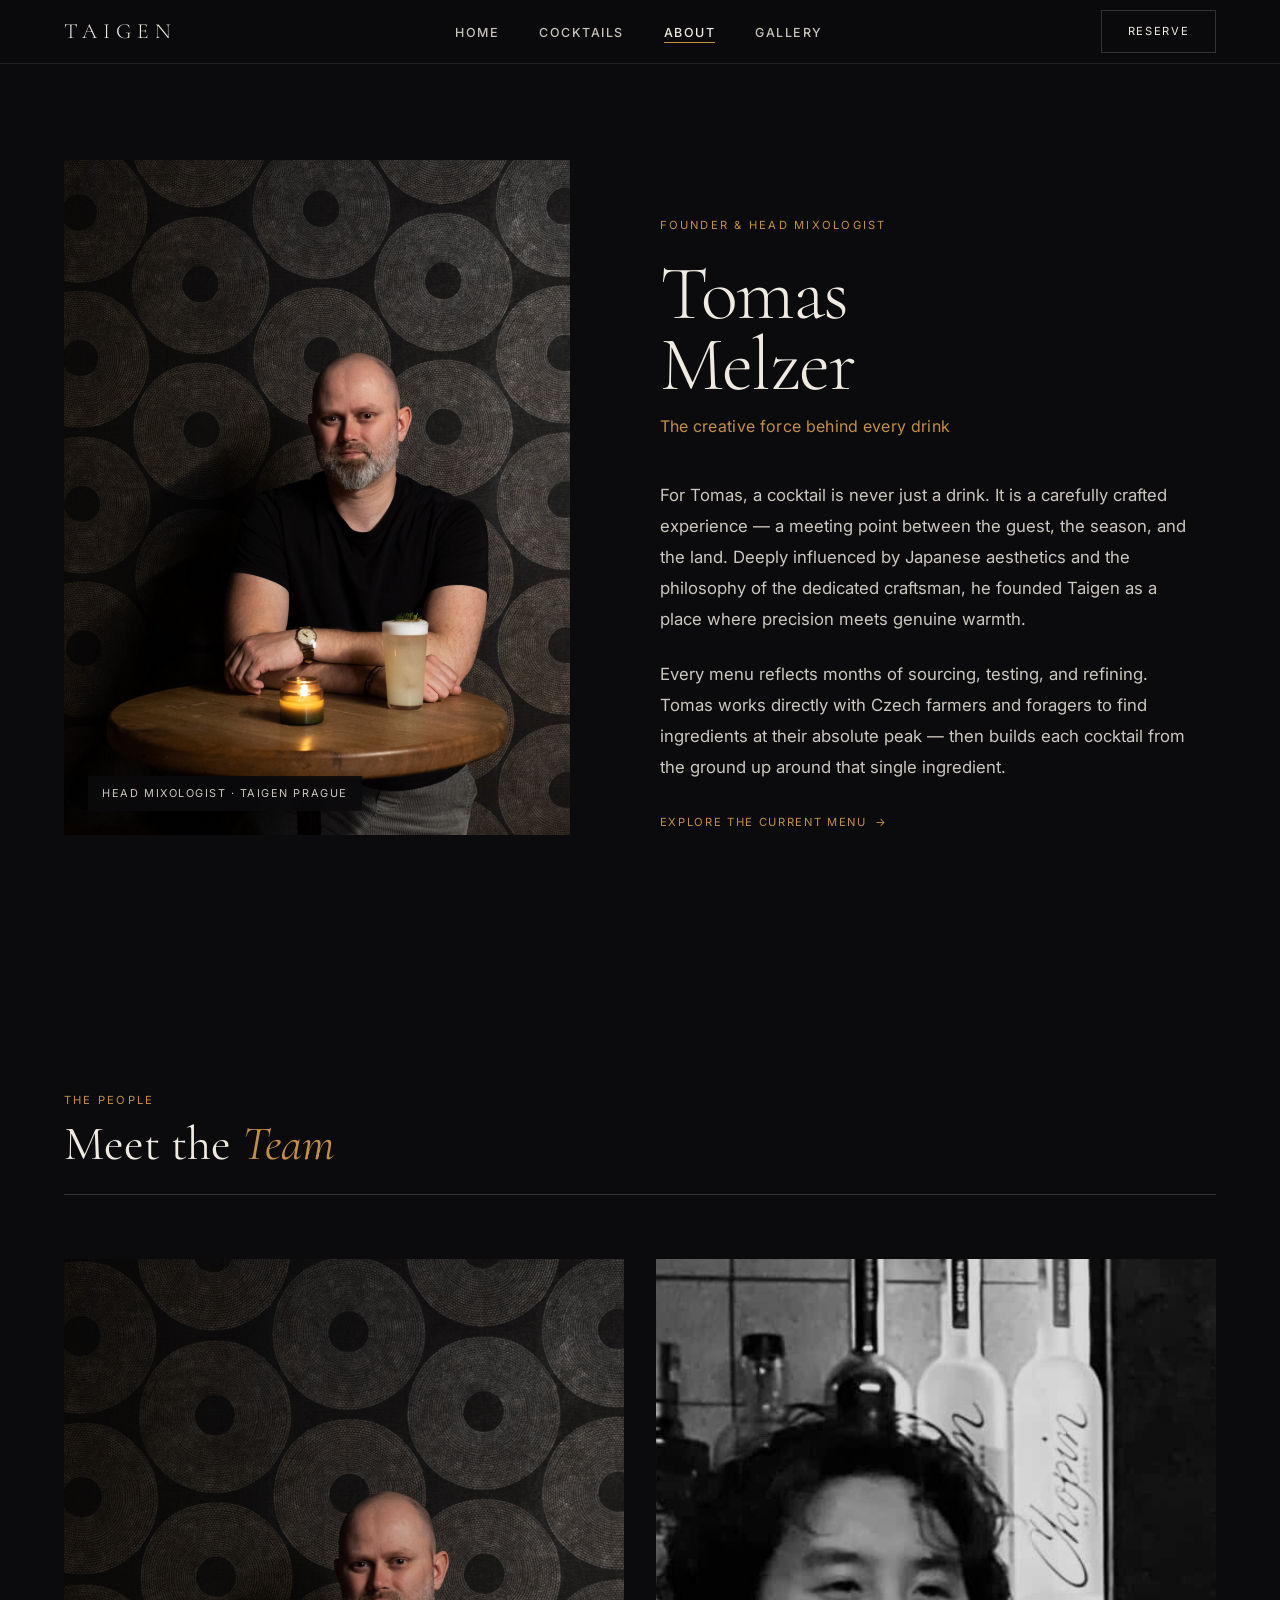
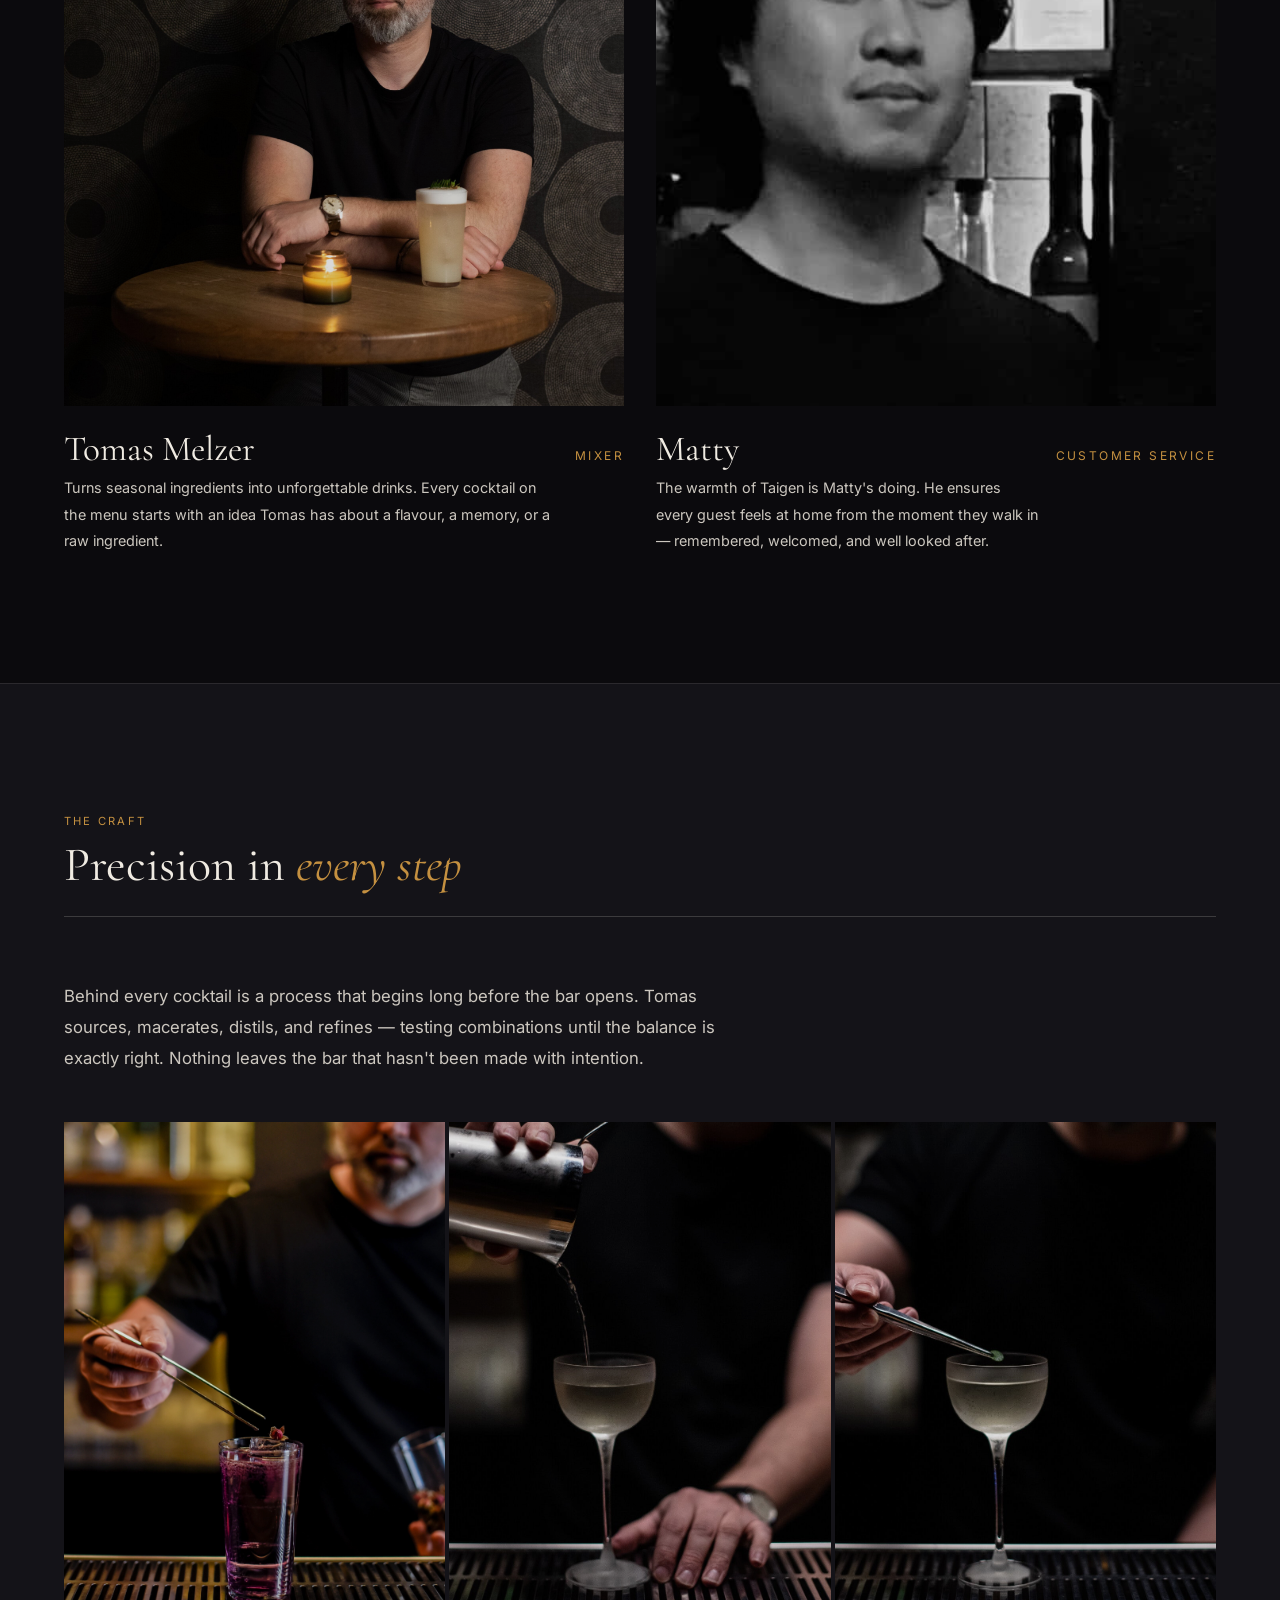
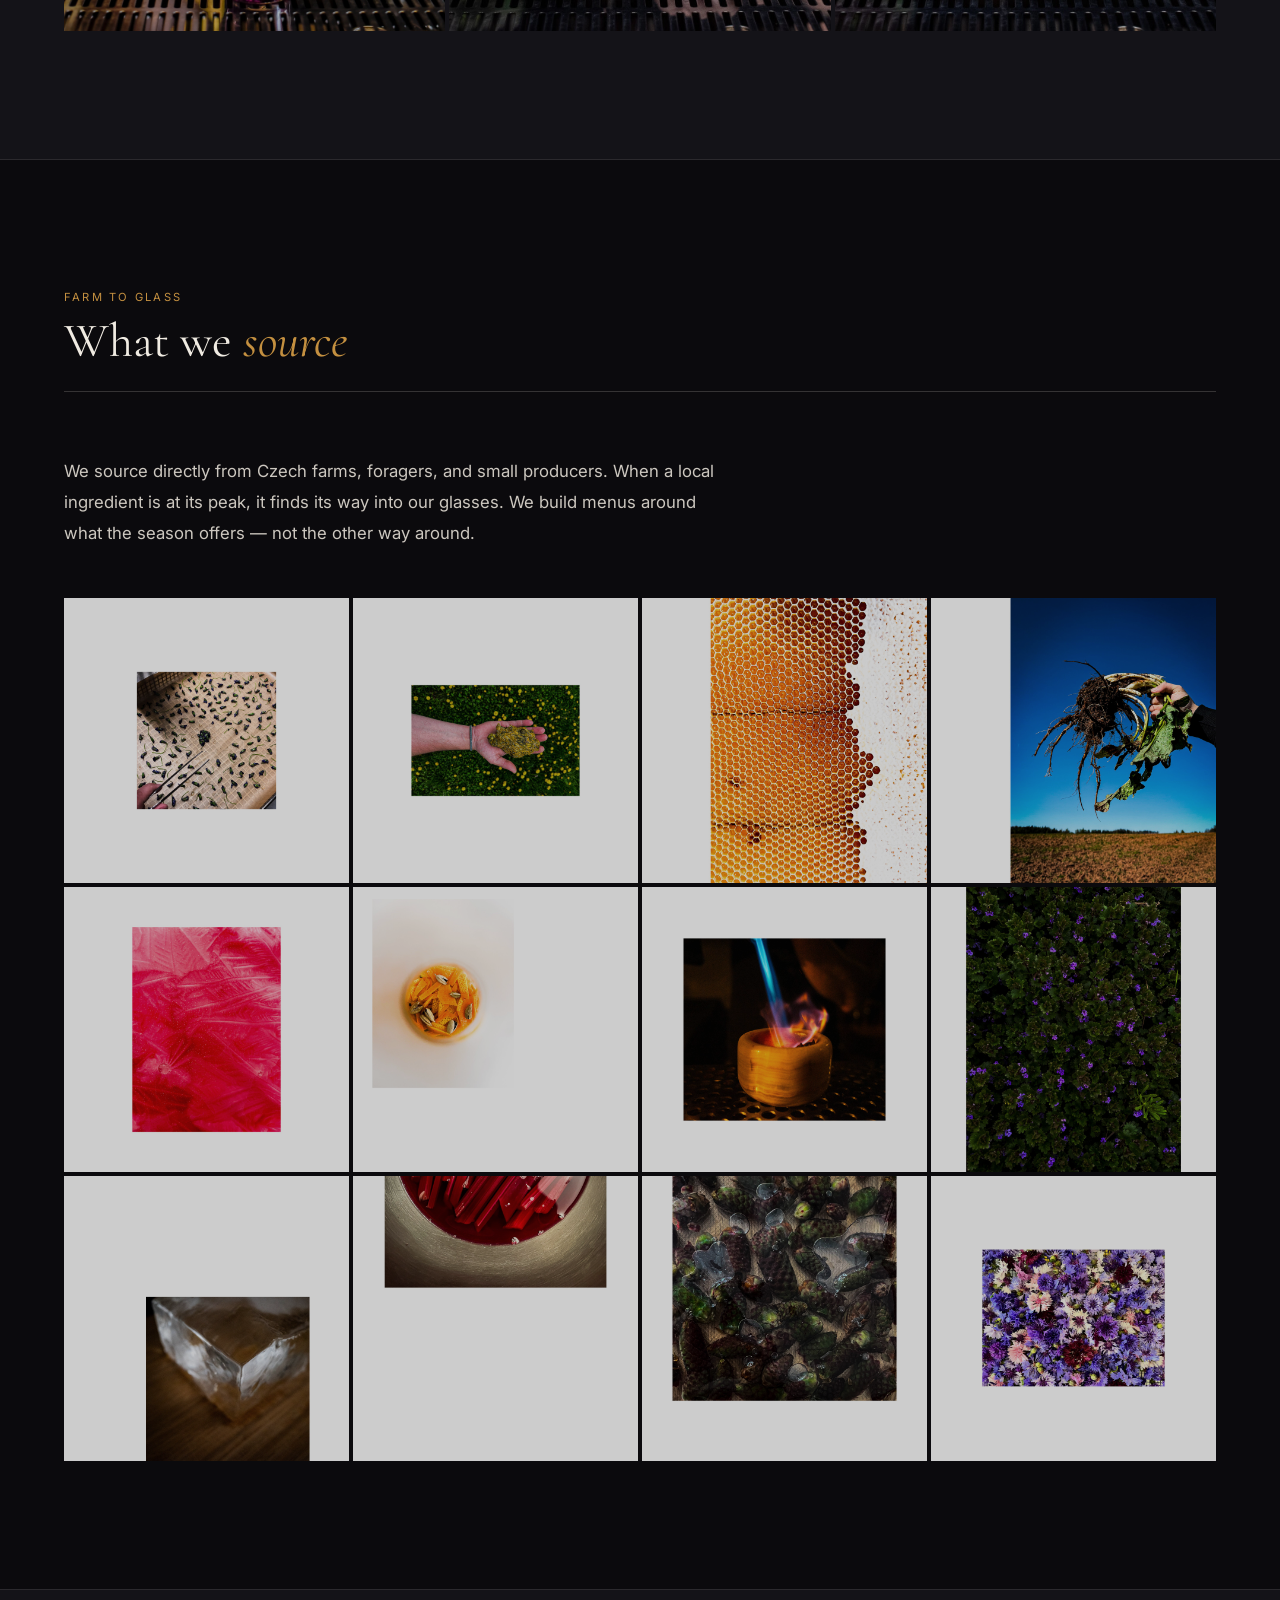
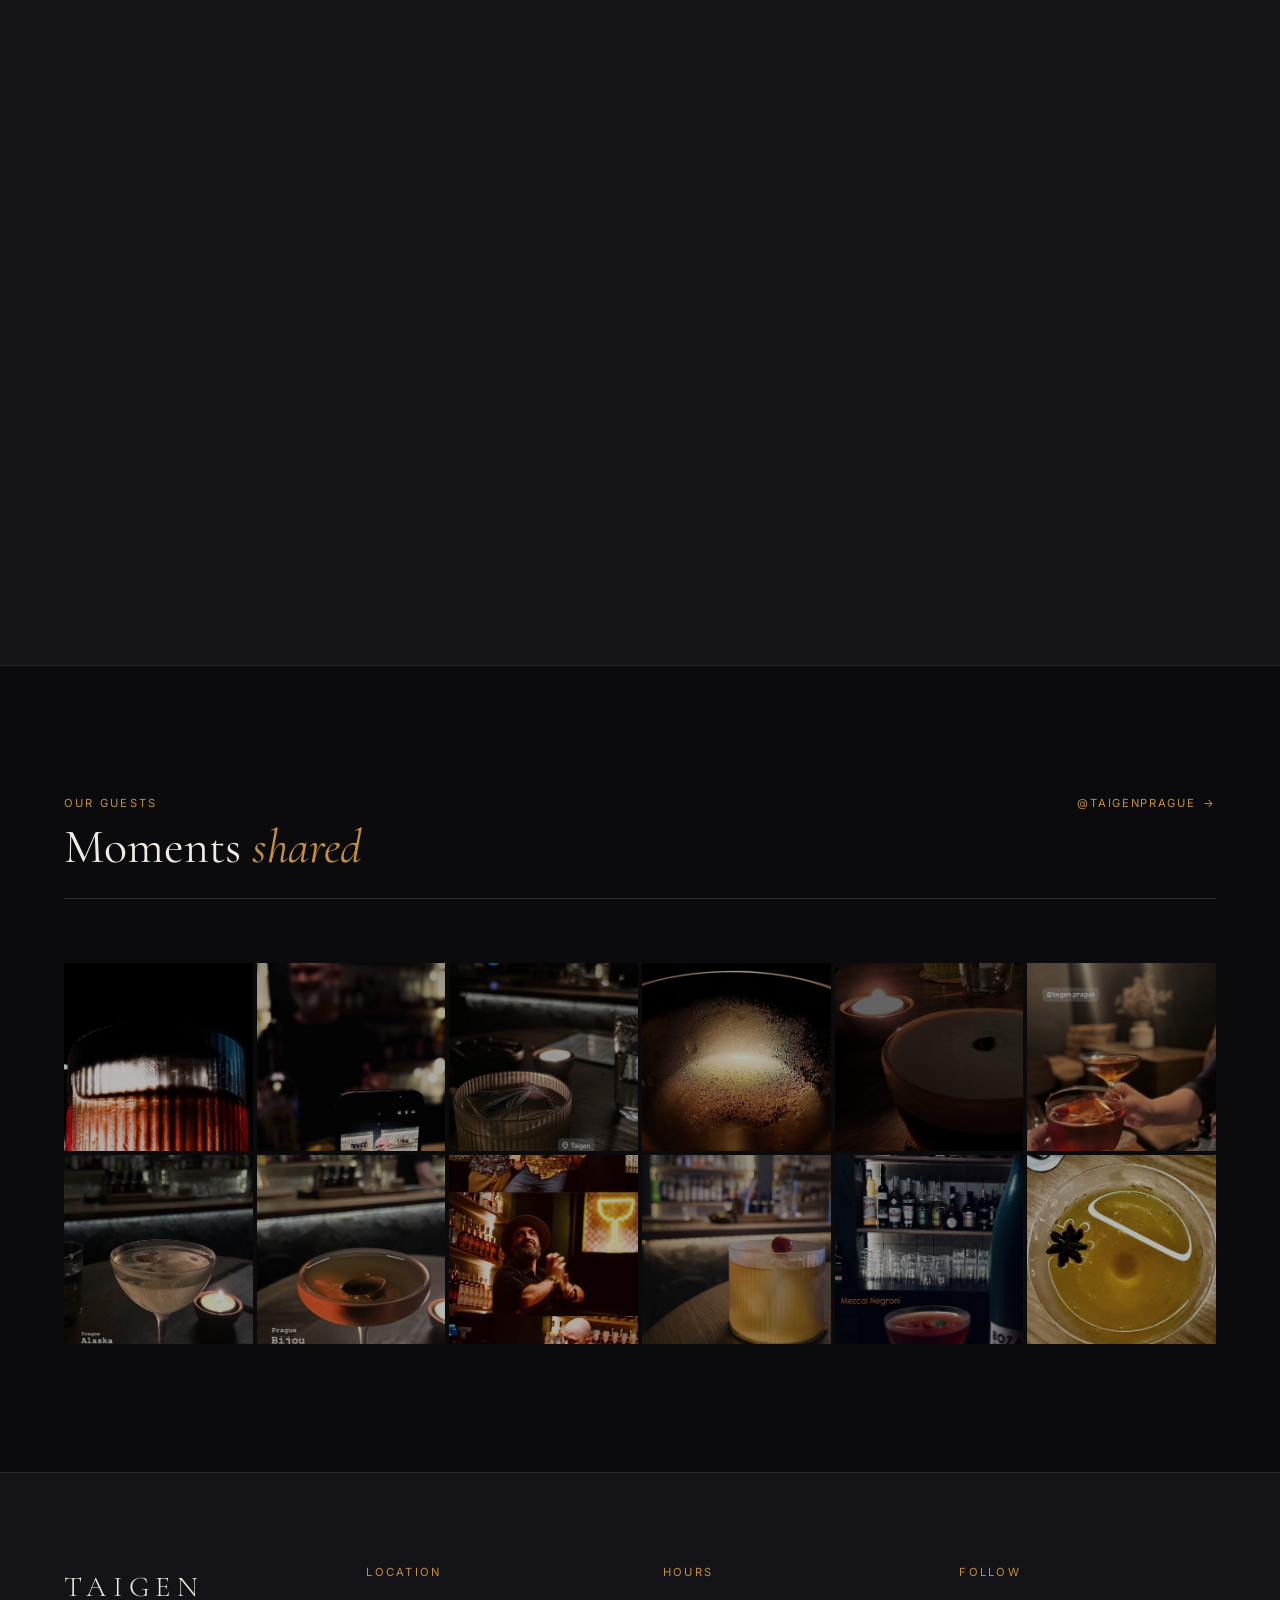
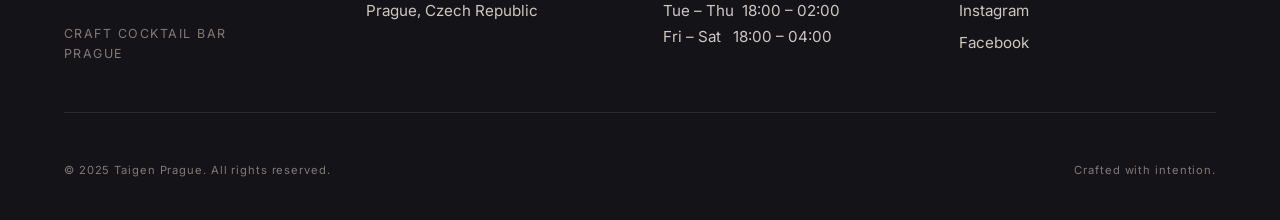
==== about.html @ 97bcb867 "Initial commit — Taigen Prague website 4-page static site (index, cocktails, about, gallery) with or" ====
<!DOCTYPE html>
<html lang="en">
<head>
  <meta charset="UTF-8">
  <meta name="viewport" content="width=device-width, initial-scale=1.0">
  <meta name="theme-color" content="#0B0A0D">
  <title>About — Taigen Prague</title>
  <meta name="description" content="The people and philosophy behind Taigen. Head mixologist Tomas Melzer and Matty — craft cocktails and genuine hospitality in Prague.">
  <link rel="preconnect" href="https://fonts.googleapis.com">
  <link rel="preconnect" href="https://fonts.gstatic.com" crossorigin>
  <link href="https://fonts.googleapis.com/css2?family=Cormorant+Garamond:ital,wght@0,300;0,400;0,600;1,300;1,400&family=Inter:wght@300;400;500&display=swap" rel="stylesheet">
  <link rel="stylesheet" href="assets/css/style.css">
</head>
<body>

  <nav class="nav" id="nav">
    <div class="nav__inner">
      <a href="index.html" class="nav__brand">TAIGEN</a>
      <ul class="nav__links">
        <li><a href="index.html">Home</a></li>
        <li><a href="cocktails.html">Cocktails</a></li>
        <li><a href="about.html">About</a></li>
        <li><a href="gallery.html">Gallery</a></li>
      </ul>
      <div class="nav__reserve-wrap">
        <a href="index.html#contact" class="btn btn--outline">Reserve</a>
      </div>
      <button class="nav__burger" id="burger" aria-label="Open menu" aria-expanded="false">
        <span></span><span></span><span></span>
      </button>
    </div>
  </nav>
  <div class="nav__mobile" id="mobile-nav">
    <a href="index.html">Home</a>
    <a href="cocktails.html">Cocktails</a>
    <a href="about.html">About</a>
    <a href="gallery.html">Gallery</a>
    <a href="index.html#contact" class="btn btn--gold" style="margin-top:1rem">Reserve a table</a>
  </div>


  <main>

    <!-- TOMAS INTRO -->
    <section class="about-intro">
      <div class="wrap">
        <div class="about-grid">
          <div class="about-portrait reveal">
            <img src="assets/images/team/tomas01.png" alt="Tomas Melzer — Head Mixologist" loading="eager" fetchpriority="high">
            <div class="about-portrait__cap">Head Mixologist · Taigen Prague</div>
          </div>
          <div class="reveal d1">
            <p class="eyebrow about-kicker">Founder &amp; Head Mixologist</p>
            <h1 class="about-name">Tomas<br>Melzer</h1>
            <p class="about-role">The creative force behind every drink</p>
            <p class="about-text">
              For Tomas, a cocktail is never just a drink. It is a carefully crafted experience — a meeting point between the guest, the season, and the land. Deeply influenced by Japanese aesthetics and the philosophy of the dedicated craftsman, he founded Taigen as a place where precision meets genuine warmth.
            </p>
            <p class="about-text">
              Every menu reflects months of sourcing, testing, and refining. Tomas works directly with Czech farmers and foragers to find ingredients at their absolute peak — then builds each cocktail from the ground up around that single ingredient.
            </p>
            <a href="cocktails.html" class="arrow">Explore the current menu <span aria-hidden="true">→</span></a>
          </div>
        </div>
      </div>
    </section>


    <!-- THE TEAM -->
    <section class="team">
      <div class="wrap">
        <div class="sec-head reveal">
          <div>
            <p class="eyebrow" style="margin-bottom:0.5rem">The People</p>
            <h2 class="sec-head__title">Meet the <em>Team</em></h2>
          </div>
        </div>
        <div class="team-grid">
          <div class="team-card reveal">
            <div class="team-card__img">
              <img src="assets/images/team/tomas01.png" alt="Tomas Melzer" loading="lazy">
            </div>
            <div class="team-card__info">
              <div>
                <h3 class="team-card__name">Tomas Melzer</h3>
                <p class="about-text" style="margin:0.4rem 0 0; max-width:none; font-size:0.9rem">Turns seasonal ingredients into unforgettable drinks. Every cocktail on the menu starts with an idea Tomas has about a flavour, a memory, or a raw ingredient.</p>
              </div>
              <p class="eyebrow team-card__role">Mixer</p>
            </div>
          </div>
          <div class="team-card reveal d1">
            <div class="team-card__img">
              <img src="assets/images/team/matty01.png" alt="Matty" loading="lazy">
            </div>
            <div class="team-card__info">
              <div>
                <h3 class="team-card__name">Matty</h3>
                <p class="about-text" style="margin:0.4rem 0 0; max-width:none; font-size:0.9rem">The warmth of Taigen is Matty's doing. He ensures every guest feels at home from the moment they walk in — remembered, welcomed, and well looked after.</p>
              </div>
              <p class="eyebrow team-card__role">Customer Service</p>
            </div>
          </div>
        </div>
      </div>
    </section>


    <!-- THE CRAFT — preparation photos -->
    <section class="prep">
      <div class="wrap">
        <div class="sec-head reveal">
          <div>
            <p class="eyebrow" style="margin-bottom:0.5rem">The Craft</p>
            <h2 class="sec-head__title">Precision in <em>every step</em></h2>
          </div>
        </div>
        <p class="philosophy__body reveal" style="max-width:60ch; margin-bottom:0">
          Behind every cocktail is a process that begins long before the bar opens. Tomas sources, macerates, distils, and refines — testing combinations until the balance is exactly right. Nothing leaves the bar that hasn't been made with intention.
        </p>
        <div class="prep-layout reveal" style="margin-top:3rem">
          <div class="prep-layout__item">
            <img src="assets/images/preparation/drink_preparation01.jpg" alt="Tomas preparing a cocktail" loading="lazy">
          </div>
          <div class="prep-layout__item">
            <img src="assets/images/preparation/drink_preparation02.jpg" alt="Cocktail preparation detail" loading="lazy">
          </div>
          <div class="prep-layout__item">
            <img src="assets/images/preparation/drink_preparation03.jpg" alt="Cocktail preparation detail" loading="lazy">
          </div>
        </div>
      </div>
    </section>


    <!-- FARM TO GLASS — ingredients -->
    <section class="ingredients">
      <div class="wrap">
        <div class="sec-head reveal">
          <div>
            <p class="eyebrow" style="margin-bottom:0.5rem">Farm to Glass</p>
            <h2 class="sec-head__title">What we <em>source</em></h2>
          </div>
        </div>
        <p class="philosophy__body reveal" style="max-width:60ch; margin-bottom:0">
          We source directly from Czech farms, foragers, and small producers. When a local ingredient is at its peak, it finds its way into our glasses. We build menus around what the season offers — not the other way around.
        </p>
        <div class="ing-grid reveal">
          <div class="ing-grid__item"><img src="assets/images/ingredients/ingredience01.jpg"  alt="" loading="lazy"></div>
          <div class="ing-grid__item"><img src="assets/images/ingredients/ingredience02.jpg"  alt="" loading="lazy"></div>
          <div class="ing-grid__item"><img src="assets/images/ingredients/ingredience03.jpg"  alt="" loading="lazy"></div>
          <div class="ing-grid__item"><img src="assets/images/ingredients/ingredience04.jpg"  alt="" loading="lazy"></div>
          <div class="ing-grid__item"><img src="assets/images/ingredients/ingredience05.jpg"  alt="" loading="lazy"></div>
          <div class="ing-grid__item"><img src="assets/images/ingredients/ingredience06.jpg"  alt="" loading="lazy"></div>
          <div class="ing-grid__item"><img src="assets/images/ingredients/ingredience07.jpg"  alt="" loading="lazy"></div>
          <div class="ing-grid__item"><img src="assets/images/ingredients/ingredience08.jpg"  alt="" loading="lazy"></div>
          <div class="ing-grid__item"><img src="assets/images/ingredients/ingredience09.jpg"  alt="" loading="lazy"></div>
          <div class="ing-grid__item"><img src="assets/images/ingredients/ingredience10.jpg"  alt="" loading="lazy"></div>
          <div class="ing-grid__item"><img src="assets/images/ingredients/ingredience11.jpg"  alt="" loading="lazy"></div>
          <div class="ing-grid__item"><img src="assets/images/ingredients/ingredience12.jpg"  alt="" loading="lazy"></div>
        </div>
      </div>
    </section>


    <!-- PHILOSOPHY PILLARS -->
    <section class="pillars">
      <div class="wrap">
        <div class="sec-head reveal">
          <div>
            <p class="eyebrow" style="margin-bottom:0.5rem">Guiding Principles</p>
            <h2 class="sec-head__title">The Taigen <em>Philosophy</em></h2>
          </div>
        </div>
        <div class="pillars-grid">
          <div class="reveal">
            <div class="pillar__num eyebrow">01</div>
            <h3 class="pillar__title">Farm to Glass</h3>
            <p class="pillar__text">We source directly from Czech farms, foragers, and small producers. When a local ingredient is at its peak, it finds its way into our glasses. We build menus around what the season offers — not the other way around.</p>
          </div>
          <div class="reveal d1">
            <div class="pillar__num eyebrow">02</div>
            <h3 class="pillar__title">Precision &amp; Craft</h3>
            <p class="pillar__text">Every drink at Taigen is approached with technical rigour and quiet dedication. We test, refine, and adjust until the balance is exactly right — because a cocktail that is almost perfect is not a Taigen cocktail.</p>
          </div>
          <div class="reveal d2">
            <div class="pillar__num eyebrow">03</div>
            <h3 class="pillar__title">Genuine Connection</h3>
            <p class="pillar__text">Hospitality is the heart of any great bar. Taigen is built to feel like a home — warm, unhurried, and welcoming. We remember your preferences, celebrate your moments, and make you feel expected.</p>
          </div>
        </div>
      </div>
    </section>


    <!-- INSTAGRAM — community photos -->
    <section class="about-social">
      <div class="wrap">
        <div class="sec-head reveal">
          <div>
            <p class="eyebrow" style="margin-bottom:0.5rem">Our Guests</p>
            <h2 class="sec-head__title">Moments <em>shared</em></h2>
          </div>
          <a href="https://www.instagram.com/taigenprague" class="arrow" target="_blank" rel="noopener">@taigenprague <span aria-hidden="true">→</span></a>
        </div>
        <div class="atm-grid reveal" style="grid-template-columns: repeat(6,1fr)">
          <div class="atm-grid__item"><img src="assets/images/instagram/insta07.jpg"  alt="" loading="lazy"></div>
          <div class="atm-grid__item"><img src="assets/images/instagram/insta08.jpg"  alt="" loading="lazy"></div>
          <div class="atm-grid__item"><img src="assets/images/instagram/insta09.jpg"  alt="" loading="lazy"></div>
          <div class="atm-grid__item"><img src="assets/images/instagram/insta10.jpg"  alt="" loading="lazy"></div>
          <div class="atm-grid__item"><img src="assets/images/instagram/insta11.jpg"  alt="" loading="lazy"></div>
          <div class="atm-grid__item"><img src="assets/images/instagram/insta12.jpg"  alt="" loading="lazy"></div>
          <div class="atm-grid__item"><img src="assets/images/instagram/insta13.jpg"  alt="" loading="lazy"></div>
          <div class="atm-grid__item"><img src="assets/images/instagram/insta14.jpg"  alt="" loading="lazy"></div>
          <div class="atm-grid__item"><img src="assets/images/instagram/insta15.jpg"  alt="" loading="lazy"></div>
          <div class="atm-grid__item"><img src="assets/images/instagram/insta16.jpg"  alt="" loading="lazy"></div>
          <div class="atm-grid__item"><img src="assets/images/instagram/insta17.jpg"  alt="" loading="lazy"></div>
          <div class="atm-grid__item"><img src="assets/images/instagram/insta18.jpg"  alt="" loading="lazy"></div>
        </div>
      </div>
    </section>

  </main>


  <footer class="footer" id="contact">
    <div class="wrap">
      <div class="footer__grid">
        <div>
          <p class="footer__brand-name">TAIGEN</p>
          <p class="footer__brand-desc">Craft Cocktail Bar<br>Prague</p>
        </div>
        <div class="footer__cols">
          <div>
            <p class="eyebrow footer__col-label">Location</p>
            <p class="footer__col-text">Prague, Czech Republic</p>
          </div>
          <div>
            <p class="eyebrow footer__col-label">Hours</p>
            <p class="footer__col-text">Tue – Thu &nbsp;18:00 – 02:00<br>Fri – Sat &nbsp;&nbsp;18:00 – 04:00</p>
          </div>
          <div>
            <p class="eyebrow footer__col-label">Follow</p>
            <a href="https://www.instagram.com/taigenprague" class="footer__col-link" target="_blank" rel="noopener">Instagram</a>
            <a href="https://www.facebook.com/taigenprague"  class="footer__col-link" target="_blank" rel="noopener">Facebook</a>
          </div>
        </div>
      </div>
      <div class="footer__bottom">
        <span>© 2025 Taigen Prague. All rights reserved.</span>
        <span>Crafted with intention.</span>
      </div>
    </div>
  </footer>

  <script src="assets/js/main.js"></script>
</body>
</html>
---- assets/css/style.css ----
/* =========================================
   TAIGEN — v2 Clean Design
   ========================================= */

@import url('https://fonts.googleapis.com/css2?family=Cormorant+Garamond:ital,wght@0,300;0,400;0,600;1,300;1,400&family=Inter:wght@300;400;500&display=swap');

/* ── Tokens ── */
:root {
  --bg:        #0B0A0D;
  --surface:   #141318;
  --surface-2: #1D1B21;
  --white:     #F0EBE2;
  --white-70:  #CCC7BF;
  --white-40:  #807A74;
  --gold:      #C49040;
  --border:    rgba(240, 235, 226, 0.10);
  --border-2:  rgba(240, 235, 226, 0.18);

  --serif: 'Cormorant Garamond', Georgia, serif;
  --sans:  'Inter', system-ui, sans-serif;

  --nav-h:   64px;
  --max-w:   1360px;
  --pad:     clamp(1.5rem, 5vw, 4.5rem);
  --section: clamp(5rem, 10vw, 8rem);
}

/* ── Reset ── */
*, *::before, *::after { box-sizing: border-box; margin: 0; padding: 0; }
html {
  background: var(--bg);
  color-scheme: dark;
  scroll-behavior: smooth;
}
body {
  background: var(--bg);
  color: var(--white);
  font-family: var(--sans);
  font-weight: 400;
  font-size: 16px;
  line-height: 1.7;
  overflow-x: hidden;
  -webkit-font-smoothing: antialiased;
  -moz-osx-font-smoothing: grayscale;
}
img { display: block; max-width: 100%; height: auto; }
a { color: inherit; text-decoration: none; }
button { cursor: pointer; font-family: inherit; border: none; background: none; }
ul, ol { list-style: none; }

/* ── Scroll reveal ── */
.reveal {
  opacity: 0;
  transform: translateY(1.8rem);
  transition: opacity 0.75s ease, transform 0.75s ease;
}
.reveal.visible { opacity: 1; transform: none; }
.reveal.d1 { transition-delay: 0.12s; }
.reveal.d2 { transition-delay: 0.24s; }
.reveal.d3 { transition-delay: 0.38s; }

/* ── Container ── */
.wrap {
  width: 100%;
  max-width: var(--max-w);
  margin: 0 auto;
  padding: 0 var(--pad);
}

/* ── Eyebrow label ── */
.eyebrow {
  font-size: 0.7rem;
  font-weight: 400;
  letter-spacing: 0.2em;
  text-transform: uppercase;
  color: var(--gold);
}

/* ── Section header ── */
.sec-head {
  display: flex;
  align-items: baseline;
  justify-content: space-between;
  gap: 1.5rem;
  padding-bottom: 1.5rem;
  border-bottom: 1px solid var(--border-2);
  margin-bottom: clamp(2.5rem, 5vw, 4rem);
  flex-wrap: wrap;
}
.sec-head__title {
  font-family: var(--serif);
  font-size: clamp(2rem, 4vw, 3rem);
  font-weight: 400;
  color: var(--white);
  line-height: 1.1;
}
.sec-head__title em { font-style: italic; color: var(--gold); }

/* ── Arrow link ── */
.arrow {
  display: inline-flex;
  align-items: center;
  gap: 0.5rem;
  font-size: 0.7rem;
  font-weight: 400;
  letter-spacing: 0.15em;
  text-transform: uppercase;
  color: var(--gold);
  white-space: nowrap;
  transition: gap 0.3s;
}
.arrow:hover { gap: 0.9rem; }

/* ── Buttons ── */
.btn {
  display: inline-flex;
  align-items: center;
  gap: 0.5rem;
  font-family: var(--sans);
  font-size: 0.7rem;
  font-weight: 400;
  letter-spacing: 0.15em;
  text-transform: uppercase;
  padding: 0.7rem 1.6rem;
  transition: 0.25s;
  cursor: pointer;
  white-space: nowrap;
}
.btn--gold { background: var(--gold); color: var(--bg); border: 1px solid var(--gold); }
.btn--gold:hover { background: #d9a04e; border-color: #d9a04e; }
.btn--outline { border: 1px solid var(--border-2); color: var(--white); }
.btn--outline:hover { border-color: var(--gold); color: var(--gold); }

/* ── Tag ── */
.tag {
  font-size: 0.63rem;
  font-weight: 400;
  letter-spacing: 0.12em;
  text-transform: uppercase;
  color: var(--white-40);
  border: 1px solid var(--border);
  padding: 0.2rem 0.55rem;
}


/* ==============================
   NAV — always dark, always readable
   ============================== */
.nav {
  position: fixed;
  inset: 0 0 auto 0;
  z-index: 200;
  height: var(--nav-h);
  background: rgba(11, 10, 13, 0.97);
  backdrop-filter: blur(20px);
  -webkit-backdrop-filter: blur(20px);
  border-bottom: 1px solid var(--border);
  display: flex;
  align-items: center;
  padding: 0 var(--pad);
}
.nav__inner {
  width: 100%;
  display: flex;
  align-items: center;
  gap: 3rem;
}
.nav__brand {
  font-family: var(--serif);
  font-size: 1.35rem;
  font-weight: 300;
  letter-spacing: 0.28em;
  color: var(--white);
  flex-shrink: 0;
  transition: color 0.2s;
}
.nav__brand:hover { color: var(--gold); }
.nav__links {
  display: flex;
  gap: 2.5rem;
  flex: 1;
  justify-content: center;
}
.nav__links a {
  font-size: 0.78rem;
  font-weight: 500;
  letter-spacing: 0.12em;
  text-transform: uppercase;
  color: #C8C3BB;
  transition: color 0.2s;
  position: relative;
  padding-bottom: 3px;
}
.nav__links a::after {
  content: '';
  position: absolute;
  bottom: 0; left: 0;
  width: 0; height: 1px;
  background: var(--gold);
  transition: width 0.3s ease;
}
.nav__links a:hover,
.nav__links a.active { color: #F0EBE2; }
.nav__links a:hover::after,
.nav__links a.active::after { width: 100%; }

.nav__burger {
  display: none;
  flex-direction: column;
  gap: 5px;
  padding: 6px;
  margin-left: auto;
}
.nav__burger span {
  display: block;
  width: 22px; height: 1.5px;
  background: var(--white);
  transition: transform 0.3s, opacity 0.3s;
}
.nav__burger.open span:nth-child(1) { transform: translateY(6.5px) rotate(45deg); }
.nav__burger.open span:nth-child(2) { opacity: 0; }
.nav__burger.open span:nth-child(3) { transform: translateY(-6.5px) rotate(-45deg); }

.nav__mobile {
  position: fixed;
  inset: 0;
  z-index: 199;
  background: var(--bg);
  display: flex;
  flex-direction: column;
  align-items: center;
  justify-content: center;
  gap: 2rem;
  transform: translateX(100%);
  transition: transform 0.4s cubic-bezier(0.77, 0, 0.175, 1);
  padding-top: var(--nav-h);
}
.nav__mobile.open { transform: none; }
.nav__mobile a {
  font-family: var(--serif);
  font-size: clamp(2.2rem, 7vw, 3.8rem);
  font-weight: 300;
  color: var(--white-70);
  letter-spacing: -0.01em;
  transition: color 0.2s;
}
.nav__mobile a:hover { color: var(--white); }


/* ==============================
   HERO
   ============================== */
.hero {
  position: relative;
  height: 100svh;
  min-height: 600px;
  overflow: hidden;
  display: flex;
  align-items: flex-end;
}
.hero__img {
  position: absolute;
  inset: 0;
  z-index: 0;
}
.hero__img img {
  width: 100%;
  height: 115%;
  object-fit: cover;
  object-position: center 30%;
  will-change: transform;
}
.hero__overlay {
  position: absolute;
  inset: 0;
  z-index: 1;
  /* Strong overlay so text is always readable */
  background:
    linear-gradient(to top,  rgba(11,10,13,1.0)  0%,
                              rgba(11,10,13,0.7)  35%,
                              rgba(11,10,13,0.25) 70%,
                              rgba(11,10,13,0.15) 100%),
    linear-gradient(to right, rgba(11,10,13,0.55) 0%,
                              transparent 65%);
}
.hero__content {
  position: relative;
  z-index: 2;
  width: 100%;
  max-width: var(--max-w);
  margin: 0 auto;
  padding: 0 var(--pad) clamp(3.5rem, 8vh, 5.5rem);
}
.hero__eyebrow {
  display: flex;
  align-items: center;
  gap: 1rem;
  margin-bottom: 1.5rem;
}
.hero__eyebrow::before {
  content: '';
  width: 2rem; height: 1px;
  background: var(--gold);
  flex-shrink: 0;
}
.hero__eyebrow .eyebrow {
  color: var(--white);
  font-size: 0.78rem;
  text-shadow: 0 1px 10px rgba(11, 10, 13, 0.8);
}
.hero__title {
  font-family: var(--serif);
  font-size: clamp(5.5rem, 16vw, 15rem);
  font-weight: 300;
  letter-spacing: -0.025em;
  line-height: 0.88;
  color: var(--white);
  margin-bottom: 1.25rem;
}
.hero__sub {
  font-family: var(--sans);
  font-style: normal;
  font-size: clamp(1rem, 1.5vw, 1.15rem);
  font-weight: 400;
  color: var(--white);
  margin-bottom: 2.5rem;
  max-width: 42ch;
  line-height: 1.65;
  text-shadow: 0 1px 12px rgba(11, 10, 13, 0.7);
}
.hero__cta { display: flex; gap: 1rem; flex-wrap: wrap; }
.hero__scroll {
  position: absolute;
  right: var(--pad);
  bottom: clamp(2rem, 5vh, 4rem);
  z-index: 2;
  display: flex;
  flex-direction: column;
  align-items: center;
  gap: 0.75rem;
}
.hero__scroll span {
  font-size: 0.65rem;
  font-weight: 400;
  letter-spacing: 0.2em;
  text-transform: uppercase;
  color: rgba(240, 235, 226, 0.6);
  text-shadow: 0 1px 8px rgba(11, 10, 13, 0.8);
}
.hero__scroll-line {
  width: 1px;
  height: 3rem;
  background: linear-gradient(to bottom, var(--white-40), transparent);
  animation: drop 2.2s ease-in-out infinite;
}
@keyframes drop {
  0%, 100% { transform: scaleY(0.5); transform-origin: top; opacity: 0.5; }
  50%       { transform: scaleY(1);   opacity: 1; }
}


/* ==============================
   MARQUEE
   ============================== */
.marquee {
  overflow: hidden;
  background: var(--surface);
  border-top: 1px solid var(--border);
  border-bottom: 1px solid var(--border);
  padding: 0.9rem 0;
}
.marquee__inner {
  display: flex;
  width: max-content;
  animation: scroll-x 32s linear infinite;
}
.marquee__inner:hover { animation-play-state: paused; }
.marquee__inner span {
  white-space: nowrap;
  font-size: 0.68rem;
  font-weight: 400;
  letter-spacing: 0.26em;
  text-transform: uppercase;
  color: var(--white-40);
  padding: 0 2.5rem;
}
@keyframes scroll-x {
  from { transform: translateX(0); }
  to   { transform: translateX(-50%); }
}


/* ==============================
   PHILOSOPHY
   ============================== */
.philosophy {
  padding: var(--section) 0;
}
.philosophy__grid {
  display: grid;
  grid-template-columns: 1fr 1fr;
  gap: clamp(3rem, 7vw, 7rem);
  align-items: center;
}
.philosophy__kicker {
  margin-bottom: 2rem;
  display: flex;
  align-items: center;
  gap: 1rem;
}
.philosophy__kicker::after {
  content: '';
  width: 3rem; height: 1px;
  background: var(--border-2);
}
.philosophy__quote {
  font-family: var(--serif);
  font-size: clamp(1.5rem, 2.5vw, 2.1rem);
  font-style: italic;
  font-weight: 400;
  line-height: 1.4;
  color: var(--white);
  margin-bottom: 2rem;
  padding-left: 1.5rem;
  border-left: 2px solid var(--gold);
}
.philosophy__body {
  font-size: 1.05rem;
  color: var(--white-70);
  line-height: 1.85;
  margin-bottom: 2.5rem;
  max-width: 48ch;
}
.philosophy__img {
  overflow: hidden;
  aspect-ratio: 4/5;
  position: relative;
}
.philosophy__img img {
  width: 100%;
  height: 100%;
  object-fit: cover;
  transition: transform 0.9s ease;
}
.philosophy__img:hover img { transform: scale(1.04); }


/* ==============================
   COCKTAILS FEATURED
   ============================== */
.menu-tease {
  padding: var(--section) 0;
  background: var(--surface);
  border-top: 1px solid var(--border);
  border-bottom: 1px solid var(--border);
}
.cocktails-grid {
  display: grid;
  grid-template-columns: repeat(3, 1fr);
  gap: 1px;
  background: var(--border-2);
  border: 1px solid var(--border-2);
}
.ccard {
  background: var(--surface);
  overflow: hidden;
  display: flex;
  flex-direction: column;
  transition: background 0.3s;
  position: relative;
}
.ccard::after {
  content: '';
  position: absolute;
  top: 0; left: 0; right: 0;
  height: 2px;
  background: var(--gold);
  transform: scaleX(0);
  transform-origin: left;
  transition: transform 0.4s ease;
}
.ccard:hover { background: var(--surface-2); }
.ccard:hover::after { transform: scaleX(1); }
.ccard__img {
  aspect-ratio: 4/3;
  overflow: hidden;
  background: var(--surface-2);
}
.ccard__img img {
  width: 100%;
  height: 100%;
  object-fit: cover;
  transition: transform 0.7s ease, filter 0.4s;
  filter: brightness(0.8);
}
.ccard:hover .ccard__img img { transform: scale(1.07); filter: brightness(1); }
.ccard__body {
  padding: 1.75rem;
  display: flex;
  flex-direction: column;
  gap: 0.6rem;
  flex: 1;
}
.ccard__num { color: var(--gold); }
.ccard__name {
  font-family: var(--serif);
  font-size: clamp(1.3rem, 2.2vw, 1.8rem);
  font-weight: 400;
  color: var(--white);
  line-height: 1.15;
}
.ccard__desc {
  font-size: 0.95rem;
  color: var(--white-70);
  line-height: 1.65;
}
.ccard__tags {
  display: flex;
  flex-wrap: wrap;
  gap: 0.35rem;
  margin-top: auto;
  padding-top: 0.75rem;
}
.ccard:hover .tag { color: var(--gold); border-color: rgba(196,144,64,0.3); }


/* ==============================
   GALLERY STRIP
   ============================== */
.gstrip { padding-top: var(--section); }
.gstrip__track {
  display: flex;
  gap: 4px;
  overflow-x: auto;
  cursor: grab;
  scrollbar-width: none;
  -webkit-overflow-scrolling: touch;
}
.gstrip__track::-webkit-scrollbar { display: none; }
.gstrip__track.grabbing { cursor: grabbing; user-select: none; }
.gstrip__item {
  flex: 0 0 auto;
  width: clamp(200px, 26vw, 340px);
  aspect-ratio: 3/4;
  overflow: hidden;
  background: var(--surface);
}
.gstrip__item img {
  width: 100%;
  height: 100%;
  object-fit: cover;
  transition: transform 0.6s ease, filter 0.4s;
  filter: brightness(0.78);
}
.gstrip__item:hover img { transform: scale(1.05); filter: brightness(1); }
.gstrip__foot {
  display: flex;
  align-items: center;
  justify-content: space-between;
  margin-top: 1.5rem;
  padding: 1rem var(--pad) 0;
  border-top: 1px solid var(--border);
}


/* ==============================
   ATMOSPHERE GRID
   ============================== */
.atmosphere { padding: var(--section) 0; }
.atm-grid {
  display: grid;
  grid-template-columns: repeat(6, 1fr);
  gap: 4px;
  margin-top: 3rem;
}
.atm-grid__item {
  aspect-ratio: 1;
  overflow: hidden;
  background: var(--surface);
}
.atm-grid__item img {
  width: 100%;
  height: 100%;
  object-fit: cover;
  transition: transform 0.6s, filter 0.4s;
  filter: brightness(0.72) saturate(0.85);
}
.atm-grid__item:hover img {
  transform: scale(1.1);
  filter: brightness(1) saturate(1);
}


/* ==============================
   FOOTER
   ============================== */
.footer {
  background: var(--surface);
  border-top: 1px solid var(--border);
  padding: clamp(4rem, 7vw, 6rem) 0 2.5rem;
}
.footer__grid {
  display: grid;
  grid-template-columns: 200px 1fr;
  gap: clamp(3rem, 8vw, 8rem);
  margin-bottom: 3rem;
  padding-bottom: 3rem;
  border-bottom: 1px solid var(--border);
}
.footer__brand-name {
  font-family: var(--serif);
  font-size: 1.8rem;
  font-weight: 300;
  letter-spacing: 0.22em;
  color: var(--white);
  margin-bottom: 0.75rem;
}
.footer__brand-desc {
  font-size: 0.78rem;
  font-weight: 400;
  letter-spacing: 0.12em;
  text-transform: uppercase;
  color: var(--white-40);
  line-height: 1.6;
}
.footer__cols {
  display: grid;
  grid-template-columns: repeat(3, 1fr);
  gap: 2.5rem;
}
.footer__col-label { color: var(--gold); margin-bottom: 1rem; }
.footer__col-text { font-size: 0.95rem; color: var(--white-70); line-height: 1.75; }
.footer__col-link {
  display: block;
  font-size: 0.95rem;
  color: var(--white-70);
  margin-bottom: 0.4rem;
  transition: color 0.2s;
}
.footer__col-link:hover { color: var(--gold); }
.footer__bottom {
  display: flex;
  justify-content: space-between;
  align-items: center;
  font-size: 0.7rem;
  letter-spacing: 0.08em;
  color: var(--white-40);
  gap: 1rem;
  flex-wrap: wrap;
}


/* ==============================
   PAGE HERO (inner pages)
   ============================== */
.page-hero {
  padding-top: calc(var(--nav-h) + clamp(3rem, 7vw, 5.5rem));
  padding-bottom: clamp(2.5rem, 5vw, 4rem);
  border-bottom: 1px solid var(--border);
}
.page-hero .wrap {
  display: grid;
  grid-template-columns: 1fr auto;
  align-items: end;
  gap: 2rem;
}
.page-hero__eyebrow { margin-bottom: 1.25rem; }
.page-hero__title {
  font-family: var(--serif);
  font-size: clamp(3.5rem, 10vw, 9rem);
  font-weight: 300;
  letter-spacing: -0.025em;
  line-height: 0.9;
  color: var(--white);
}
.page-hero__sub {
  font-family: var(--sans);
  font-style: normal;
  font-size: clamp(1rem, 1.5vw, 1.1rem);
  font-weight: 400;
  color: var(--white-70);
  margin-top: 1.5rem;
  max-width: 52ch;
  line-height: 1.7;
}
.page-hero__num {
  font-family: var(--serif);
  font-size: clamp(5rem, 13vw, 12rem);
  font-weight: 300;
  color: rgba(240, 235, 226, 0.04);
  line-height: 1;
  letter-spacing: -0.03em;
  user-select: none;
}


/* ==============================
   COCKTAILS PAGE
   ============================== */
.menu-page { padding: var(--section) 0; }
.menu-season {
  display: flex;
  align-items: center;
  gap: 1.5rem;
  margin-bottom: 3rem;
}
.menu-season__line { flex: 1; height: 1px; background: var(--border); }

.menu-list { display: flex; flex-direction: column; }
.mitem {
  display: grid;
  grid-template-columns: 3rem 1fr 120px;
  align-items: start;
  gap: 2.5rem;
  padding: 2.5rem 0;
  border-bottom: 1px solid var(--border);
  transition: padding-left 0.35s ease;
  cursor: default;
}
.mitem:first-child { border-top: 1px solid var(--border); }
.mitem:hover { padding-left: 0.75rem; }
.mitem__num { color: var(--gold); padding-top: 0.4rem; }
.mitem__name {
  font-family: var(--serif);
  font-size: clamp(1.7rem, 3.2vw, 2.6rem);
  font-weight: 400;
  color: var(--white);
  line-height: 1.1;
  margin-bottom: 0.6rem;
  transition: color 0.25s;
}
.mitem:hover .mitem__name { color: var(--gold); }
.mitem__ingredients {
  font-size: 1rem;
  color: var(--white-70);
  line-height: 1.7;
  margin-bottom: 0.85rem;
  max-width: 55ch;
}
.mitem__tags { display: flex; flex-wrap: wrap; gap: 0.4rem; }
.mitem__thumb {
  aspect-ratio: 1;
  overflow: hidden;
  border-radius: 50%;
  background: var(--surface-2);
  opacity: 0;
  transform: scale(0.8);
  transition: opacity 0.4s, transform 0.4s;
}
.mitem:hover .mitem__thumb { opacity: 1; transform: scale(1); }
.mitem__thumb img { width: 100%; height: 100%; object-fit: cover; }

.menu-note {
  margin-top: 4rem;
  padding: 2rem 2.5rem;
  border-left: 2px solid var(--gold);
  background: var(--surface);
}
.menu-note p {
  font-size: 1rem;
  color: var(--white-70);
  line-height: 1.85;
}
.menu-note strong { color: var(--white); font-weight: 400; }


/* ==============================
   ABOUT PAGE
   ============================== */
.about-intro {
  padding-top: calc(var(--nav-h) + clamp(3.5rem, 8vw, 6rem));
  padding-bottom: var(--section);
}
.about-grid {
  display: grid;
  grid-template-columns: 1fr 1.1fr;
  gap: clamp(3rem, 7vw, 7rem);
  align-items: end;
}
.about-portrait {
  aspect-ratio: 3/4;
  overflow: hidden;
  position: relative;
}
.about-portrait img {
  width: 100%;
  height: 100%;
  object-fit: cover;
  object-position: center 20%;
}
.about-portrait__cap {
  position: absolute;
  bottom: 1.5rem; left: 1.5rem;
  background: rgba(11,10,13,0.82);
  backdrop-filter: blur(8px);
  padding: 0.5rem 0.9rem;
  font-size: 0.68rem;
  font-weight: 400;
  letter-spacing: 0.14em;
  text-transform: uppercase;
  color: var(--white-70);
}
.about-kicker { margin-bottom: 1.5rem; }
.about-name {
  font-family: var(--serif);
  font-size: clamp(2.8rem, 6vw, 5.5rem);
  font-weight: 300;
  letter-spacing: -0.02em;
  line-height: 0.92;
  color: var(--white);
  margin-bottom: 0.75rem;
}
.about-role {
  font-family: var(--sans);
  font-size: 1rem;
  font-weight: 400;
  color: var(--gold);
  margin-bottom: 2.5rem;
  letter-spacing: 0.02em;
}
.about-text {
  font-size: 1.05rem;
  color: var(--white-70);
  max-width: 48ch;
  margin-bottom: 1.5rem;
  line-height: 1.85;
}

.pillars {
  padding: var(--section) 0;
  background: var(--surface);
  border-top: 1px solid var(--border);
  border-bottom: 1px solid var(--border);
}
.pillars-grid {
  display: grid;
  grid-template-columns: repeat(3, 1fr);
  gap: 4rem;
  margin-top: 3.5rem;
}
.pillar__num {
  display: flex;
  align-items: center;
  gap: 1rem;
  margin-bottom: 1.5rem;
  color: var(--gold);
}
.pillar__num::after { content: ''; flex: 1; height: 1px; background: var(--border-2); }
.pillar__title {
  font-family: var(--serif);
  font-size: clamp(1.2rem, 2vw, 1.7rem);
  font-weight: 400;
  color: var(--white);
  margin-bottom: 1rem;
}
.pillar__text { font-size: 1rem; color: var(--white-70); line-height: 1.85; }

.about-social { padding: var(--section) 0; }


/* ==============================
   GALLERY PAGE
   ============================== */
.gallery-content {
  padding: clamp(2.5rem, 5vw, 4rem) 0 var(--section);
}
.masonry {
  columns: 3;
  column-gap: 6px;
}
.masonry__item {
  break-inside: avoid;
  margin-bottom: 6px;
  overflow: hidden;
  cursor: pointer;
  position: relative;
  background: var(--surface);
}
.masonry__item img {
  width: 100%;
  height: auto;
  display: block;
  transition: transform 0.55s ease, filter 0.4s;
  filter: brightness(0.82);
}
.masonry__item::after {
  content: '+';
  position: absolute;
  inset: 0;
  display: flex;
  align-items: center;
  justify-content: center;
  font-size: 2rem;
  font-weight: 300;
  color: rgba(240,235,226,0.6);
  background: rgba(11,10,13,0.38);
  opacity: 0;
  transition: opacity 0.3s;
}
.masonry__item:hover img { transform: scale(1.04); filter: brightness(1); }
.masonry__item:hover::after { opacity: 1; }

/* Lightbox */
.lightbox {
  position: fixed;
  inset: 0;
  z-index: 300;
  background: rgba(11,10,13,0.97);
  display: flex;
  align-items: center;
  justify-content: center;
  opacity: 0;
  pointer-events: none;
  transition: opacity 0.3s;
}
.lightbox.open { opacity: 1; pointer-events: auto; }
.lightbox__img {
  max-width: min(90vw, 1000px);
  max-height: 90svh;
  object-fit: contain;
  transform: scale(0.94);
  transition: transform 0.3s;
}
.lightbox.open .lightbox__img { transform: scale(1); }
.lb-btn {
  position: absolute;
  background: none;
  border: 1px solid var(--border-2);
  color: var(--white);
  width: 3rem; height: 3rem;
  display: flex; align-items: center; justify-content: center;
  font-size: 1rem;
  transition: border-color 0.2s;
}
.lb-btn:hover { border-color: var(--white); }
.lb-close { top: 2rem; right: 2rem; }
.lb-prev  { left: 2rem;  top: 50%; transform: translateY(-50%); }
.lb-next  { right: 2rem; top: 50%; transform: translateY(-50%); }
.lb-count {
  position: absolute;
  bottom: 2rem;
  left: 50%; transform: translateX(-50%);
  font-size: 0.68rem;
  letter-spacing: 0.15em;
  text-transform: uppercase;
  color: var(--white-40);
}


/* ==============================
   RESPONSIVE
   ============================== */
@media (max-width: 1100px) {
  .cocktails-grid { grid-template-columns: 1fr 1fr; }
  .cocktails-grid .ccard:last-child { display: none; }
  .atm-grid { grid-template-columns: repeat(3, 1fr); }
  .pillars-grid { grid-template-columns: 1fr 1fr; gap: 2.5rem; }
  .footer__cols { grid-template-columns: 1fr 1fr; }
  .masonry { columns: 2; }
  .mitem { grid-template-columns: 2.5rem 1fr 90px; }
}

@media (max-width: 768px) {
  :root { --nav-h: 58px; --pad: 1.25rem; }

  .nav__links, .nav__reserve-wrap { display: none; }
  .nav__brand { margin-right: auto; }
  .nav__burger { display: flex; }

  .philosophy__grid { grid-template-columns: 1fr; }
  .philosophy__img { aspect-ratio: 4/3; max-height: 60vw; }

  .cocktails-grid { grid-template-columns: 1fr; }
  .cocktails-grid .ccard:last-child { display: flex; }

  .atm-grid { grid-template-columns: repeat(2, 1fr); }

  .sec-head { flex-direction: column; align-items: flex-start; gap: 0.75rem; }

  .footer__grid { grid-template-columns: 1fr; gap: 2rem; }
  .footer__cols { grid-template-columns: 1fr 1fr; }
  .footer__bottom { flex-direction: column; align-items: flex-start; }

  .about-grid { grid-template-columns: 1fr; }
  .about-portrait { aspect-ratio: 4/3; }
  .pillars-grid { grid-template-columns: 1fr; gap: 2.5rem; }

  .mitem { grid-template-columns: 2.5rem 1fr; gap: 1.5rem; }
  .mitem__thumb { display: none; }

  .masonry { columns: 2; }
  .lb-prev { left: 0.5rem; }
  .lb-next { right: 0.5rem; }

  .page-hero .wrap { grid-template-columns: 1fr; }
  .page-hero__num { display: none; }
}

@media (max-width: 480px) {
  .hero__title { font-size: clamp(3.5rem, 22vw, 6rem); }
  .atm-grid { grid-template-columns: repeat(2, 1fr); }
  .masonry { columns: 1; }
  .footer__cols { grid-template-columns: 1fr; }
}


/* ==============================
   TEAM SECTION
   ============================== */
.team { padding: var(--section) 0; }
.team-grid {
  display: grid;
  grid-template-columns: 1fr 1fr;
  gap: 2rem;
  margin-top: 3rem;
}
.team-card { position: relative; overflow: hidden; }
.team-card__img {
  aspect-ratio: 3/4;
  overflow: hidden;
  background: var(--surface);
}
.team-card__img img {
  width: 100%; height: 100%;
  object-fit: cover;
  object-position: center top;
  transition: transform 0.7s ease;
  filter: brightness(0.85);
}
.team-card:hover .team-card__img img { transform: scale(1.04); filter: brightness(1); }
.team-card__info {
  padding: 1.5rem 0 0;
  display: flex;
  align-items: baseline;
  justify-content: space-between;
  gap: 1rem;
}
.team-card__name {
  font-family: var(--serif);
  font-size: clamp(1.5rem, 3vw, 2.2rem);
  font-weight: 400;
  color: var(--white);
  line-height: 1.1;
}
.team-card__role { font-size: 0.75rem; color: var(--gold); white-space: nowrap; }

/* ==============================
   PREPARATION / CRAFT SECTION
   ============================== */
.prep { padding: var(--section) 0; background: var(--surface); border-top: 1px solid var(--border); border-bottom: 1px solid var(--border); }
.prep-layout {
  display: grid;
  grid-template-columns: 1fr 1fr 1fr;
  gap: 4px;
  margin-top: 3rem;
}
.prep-layout__item {
  overflow: hidden;
  aspect-ratio: 3/4;
  background: var(--surface-2);
}
.prep-layout__item img {
  width: 100%; height: 100%;
  object-fit: cover;
  transition: transform 0.7s ease;
  filter: brightness(0.88);
}
.prep-layout__item:hover img { transform: scale(1.05); filter: brightness(1); }

/* ==============================
   INGREDIENTS GRID
   ============================== */
.ingredients { padding: var(--section) 0; }
.ing-grid {
  display: grid;
  grid-template-columns: repeat(4, 1fr);
  gap: 4px;
  margin-top: 3rem;
}
.ing-grid__item {
  aspect-ratio: 1;
  overflow: hidden;
  background: var(--surface);
  position: relative;
}
.ing-grid__item img {
  width: 100%; height: 100%;
  object-fit: cover;
  transition: transform 0.6s, filter 0.4s;
  filter: brightness(0.8) saturate(0.9);
}
.ing-grid__item:hover img { transform: scale(1.08); filter: brightness(1) saturate(1.1); }

/* ==============================
   ACTUAL MENU PHOTO
   ============================== */
.menu-img-section {
  padding: var(--section) 0;
  background: var(--surface);
  border-top: 1px solid var(--border);
  border-bottom: 1px solid var(--border);
}
.menu-img-layout {
  display: grid;
  grid-template-columns: 1fr 1fr;
  gap: clamp(3rem, 6vw, 6rem);
  align-items: center;
  margin-top: 3rem;
}
.menu-img-layout__photo {
  overflow: hidden;
  border: 1px solid var(--border);
}
.menu-img-layout__photo img { width: 100%; height: auto; display: block; }
.menu-img-layout__text { }
.menu-img-layout__lead {
  font-family: var(--serif);
  font-size: clamp(1.4rem, 2.5vw, 2rem);
  font-weight: 400;
  color: var(--white);
  line-height: 1.35;
  margin-bottom: 1.5rem;
}
.menu-img-layout__body {
  font-size: 1rem;
  color: var(--white-70);
  line-height: 1.85;
  margin-bottom: 2rem;
}

/* Responsive additions */
@media (max-width: 768px) {
  .team-grid { grid-template-columns: 1fr; gap: 3rem; }
  .prep-layout { grid-template-columns: 1fr 1fr; }
  .prep-layout__item:last-child { display: none; }
  .ing-grid { grid-template-columns: repeat(3, 1fr); }
  .menu-img-layout { grid-template-columns: 1fr; }
}
@media (max-width: 480px) {
  .ing-grid { grid-template-columns: repeat(2, 1fr); }
}


/* ==============================
   GALLERY CATEGORIES
   ============================== */
.gallery-cat {
  padding: clamp(3rem, 6vw, 5rem) 0 0;
}
.gallery-cat + .gallery-cat {
  margin-top: clamp(3rem, 6vw, 5rem);
  padding-top: clamp(3rem, 6vw, 5rem);
  border-top: 1px solid var(--border);
}
.gallery-cat__head {
  display: flex;
  align-items: baseline;
  gap: 1.5rem;
  margin-bottom: 1.5rem;
}
.gallery-cat__head::after {
  content: '';
  flex: 1;
  height: 1px;
  background: var(--border);
}
.gallery-cat__title {
  font-family: var(--serif);
  font-size: clamp(1.4rem, 2.5vw, 2rem);
  font-weight: 400;
  color: var(--white);
  white-space: nowrap;
}
.gallery-cat__count {
  font-size: 0.7rem;
  font-weight: 400;
  letter-spacing: 0.15em;
  color: var(--white-40);
  white-space: nowrap;
}

/* Grid variants per category */
.g-grid {
  display: grid;
  gap: 4px;
}
.g-grid--3 { grid-template-columns: repeat(3, 1fr); }
.g-grid--4 { grid-template-columns: repeat(4, 1fr); }
.g-grid--6 { grid-template-columns: repeat(6, 1fr); }

.g-grid__item {
  overflow: hidden;
  background: var(--surface);
  cursor: pointer;
  position: relative;
}
.g-grid--3 .g-grid__item,
.g-grid--4 .g-grid__item { aspect-ratio: 4/3; }
.g-grid--6 .g-grid__item { aspect-ratio: 1; }

.g-grid__item img {
  width: 100%; height: 100%;
  object-fit: cover;
  transition: transform 0.55s ease, filter 0.4s;
  filter: brightness(0.83);
}
.g-grid__item::after {
  content: '+';
  position: absolute;
  inset: 0;
  display: flex;
  align-items: center;
  justify-content: center;
  font-size: 1.8rem;
  font-weight: 300;
  color: rgba(240,235,226,0.7);
  background: rgba(11,10,13,0.35);
  opacity: 0;
  transition: opacity 0.3s;
}
.g-grid__item:hover img { transform: scale(1.05); filter: brightness(1); }
.g-grid__item:hover::after { opacity: 1; }

/* Preparation — portrait ratio */
.g-grid--prep .g-grid__item { aspect-ratio: 3/4; }

@media (max-width: 768px) {
  .g-grid--3 { grid-template-columns: repeat(2, 1fr); }
  .g-grid--4 { grid-template-columns: repeat(2, 1fr); }
  .g-grid--6 { grid-template-columns: repeat(3, 1fr); }
  .g-grid--prep { grid-template-columns: repeat(2, 1fr); }
  .g-grid--prep .g-grid__item:last-child { display: none; }
}
@media (max-width: 480px) {
  .g-grid--6 { grid-template-columns: repeat(2, 1fr); }
}
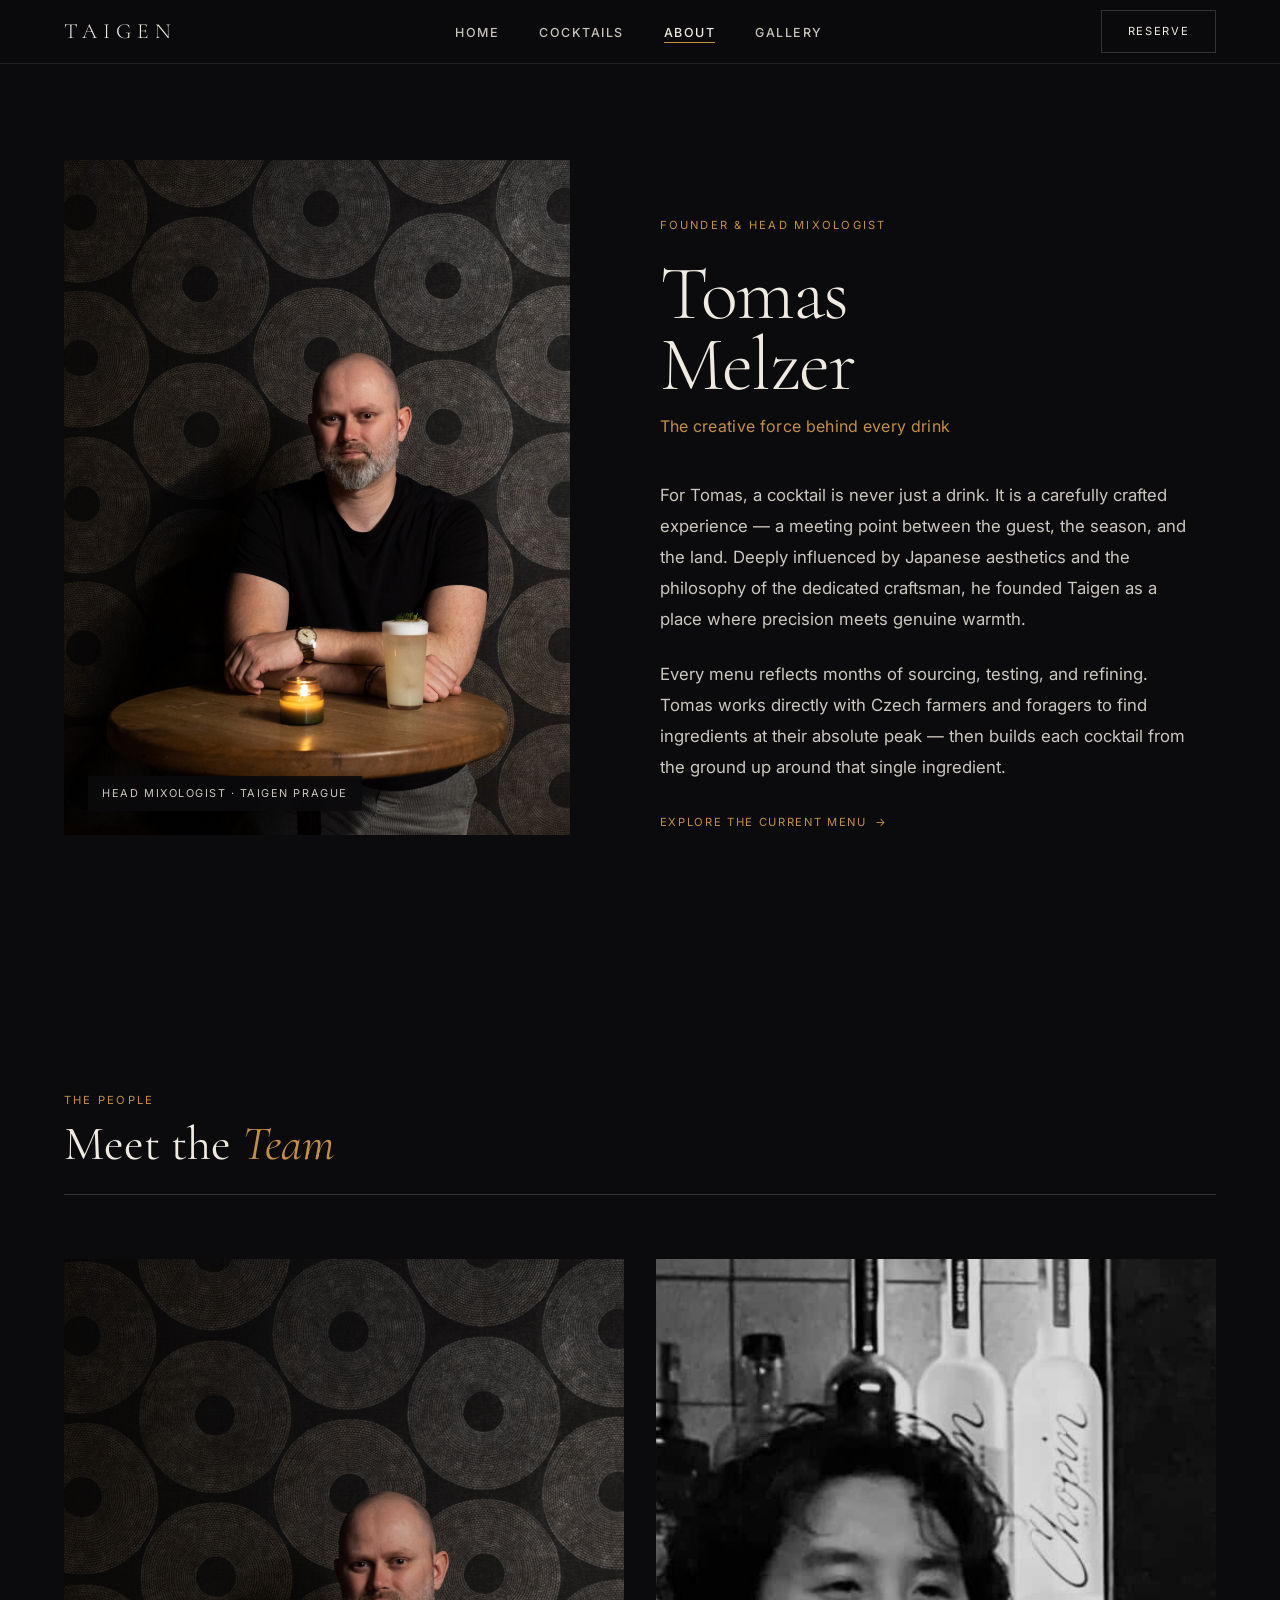
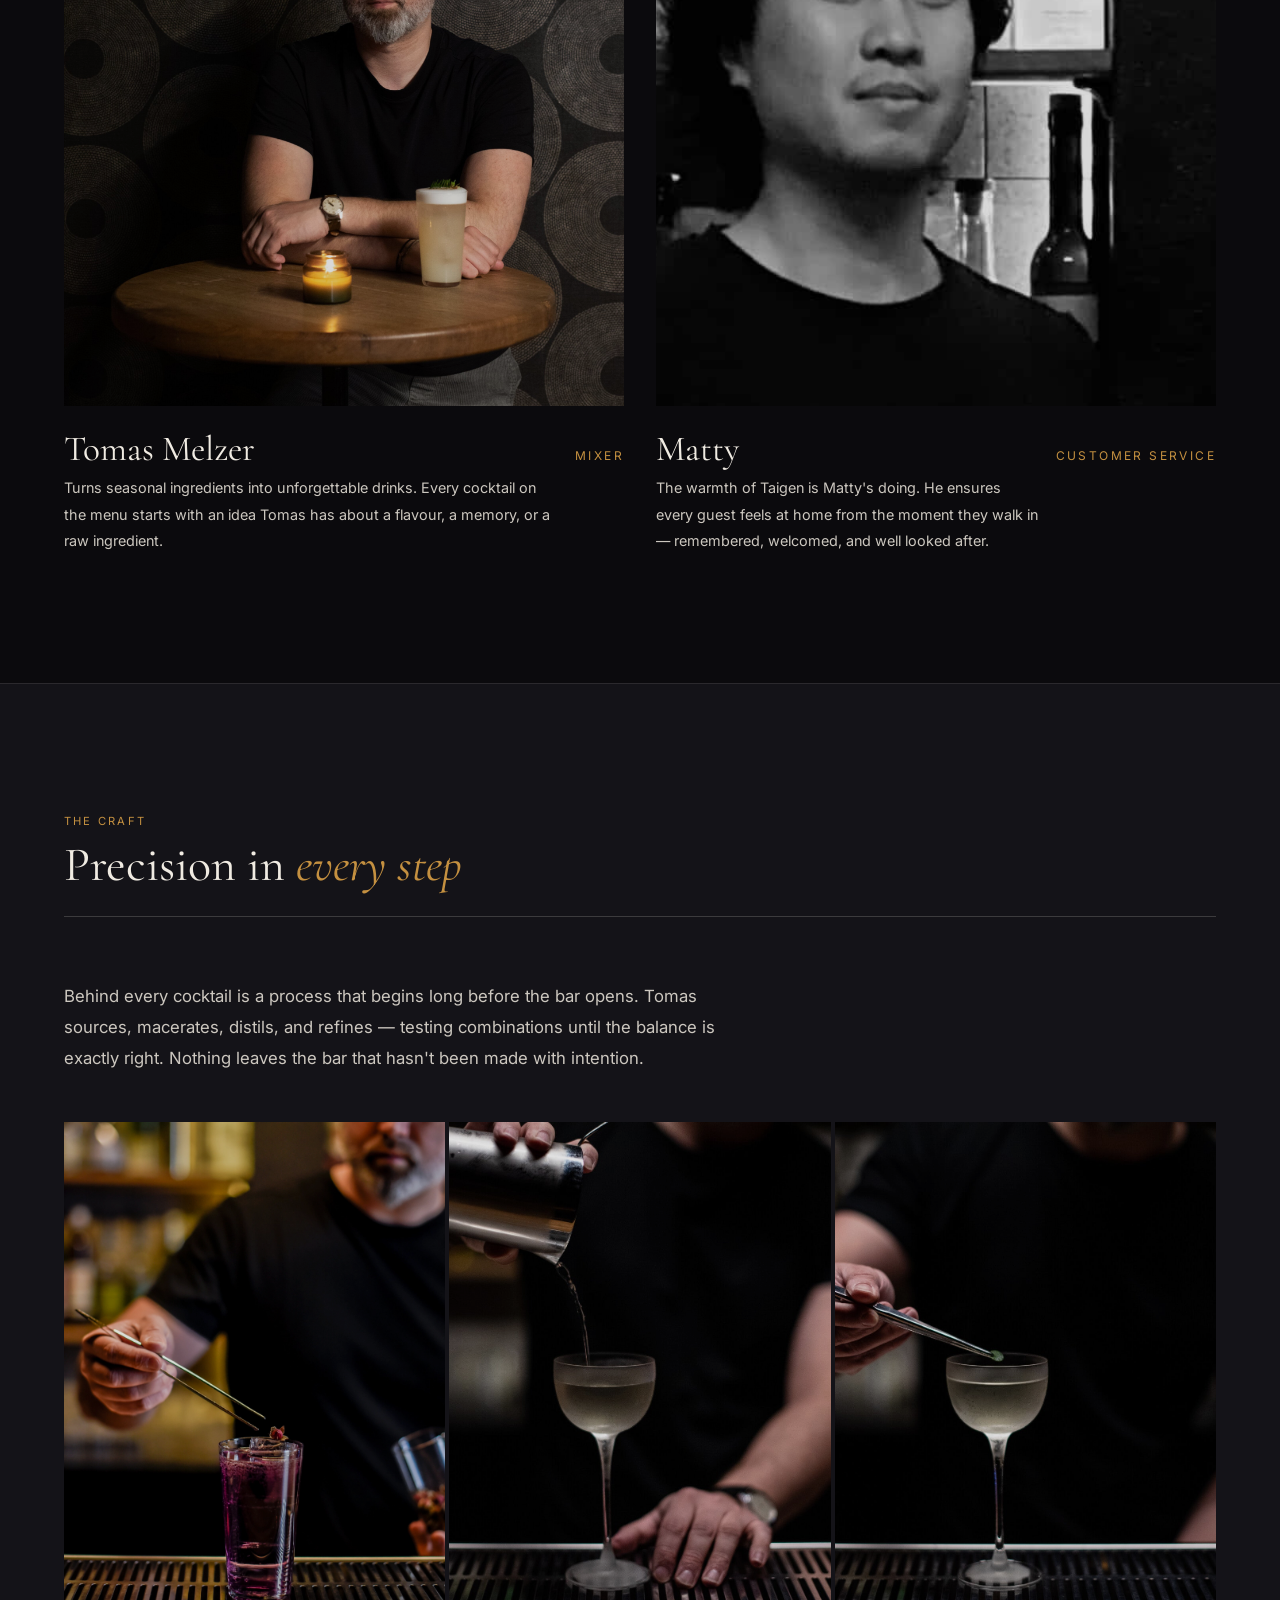
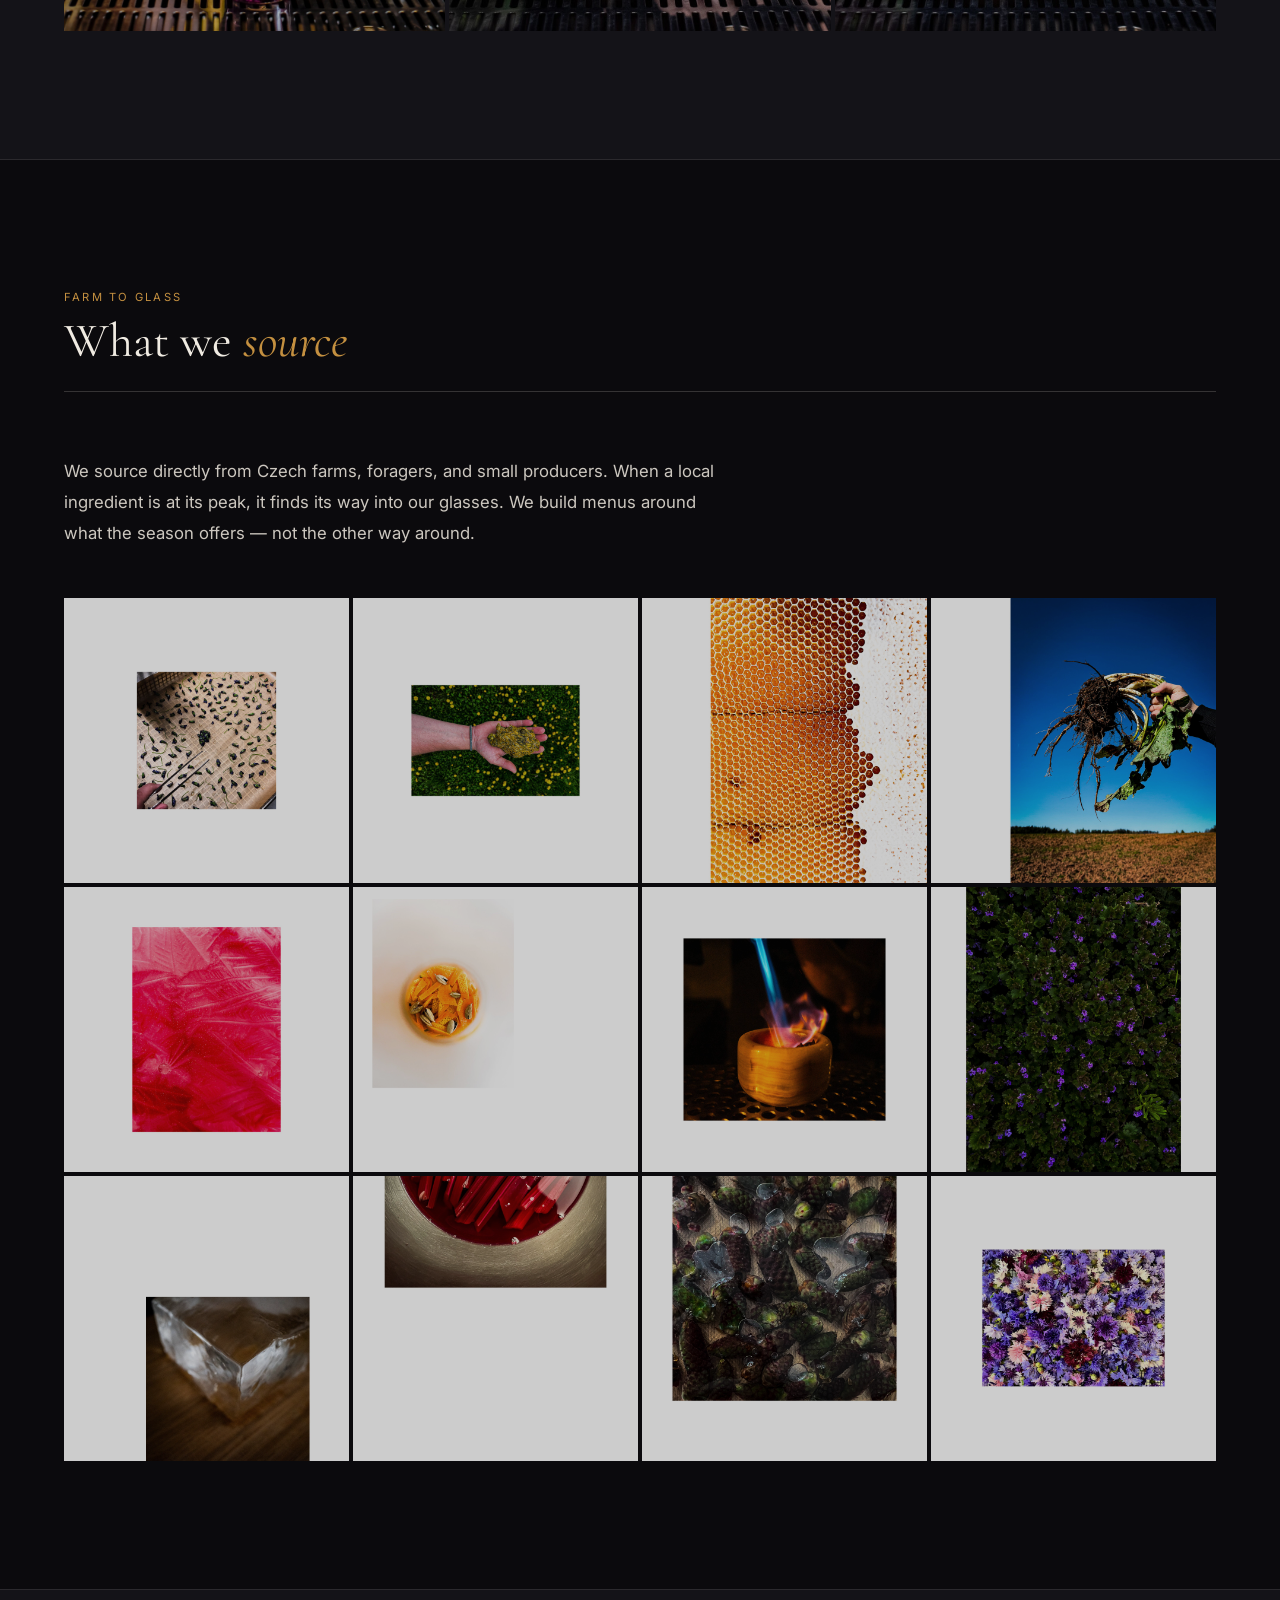
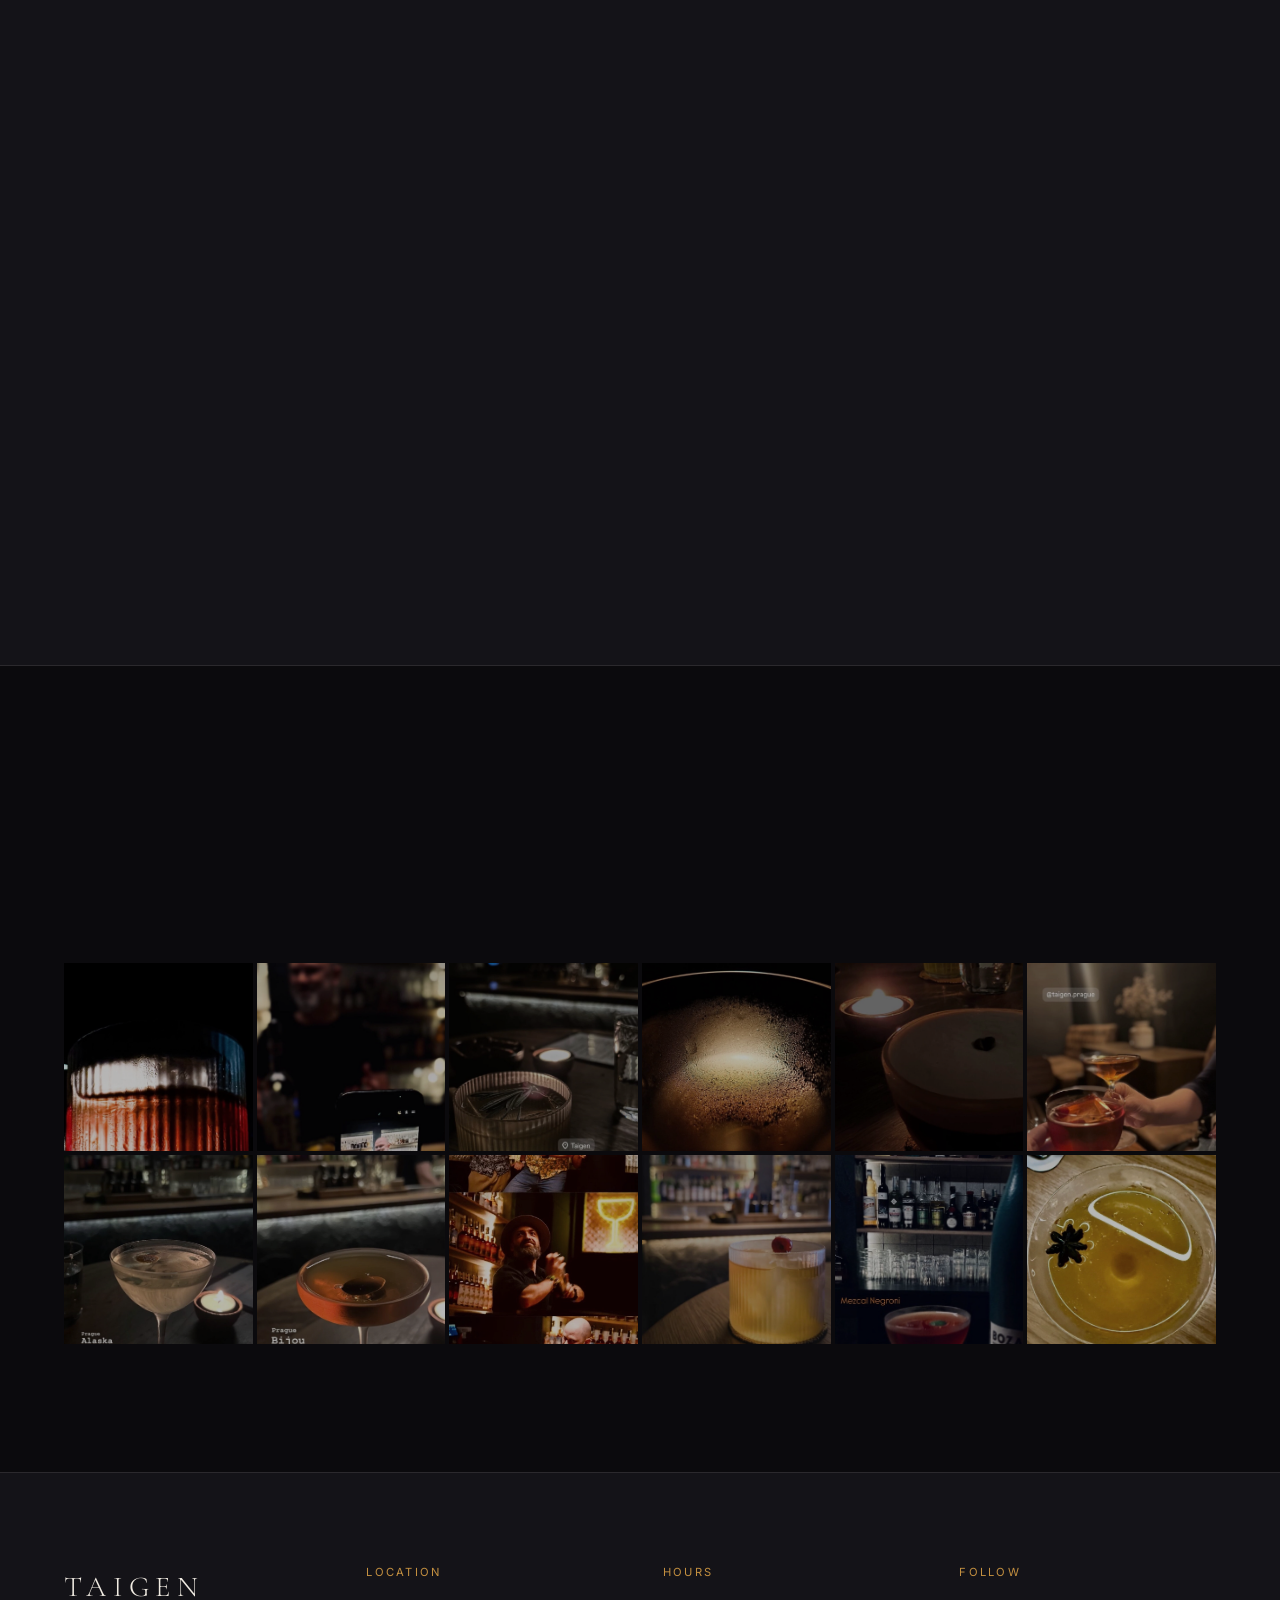
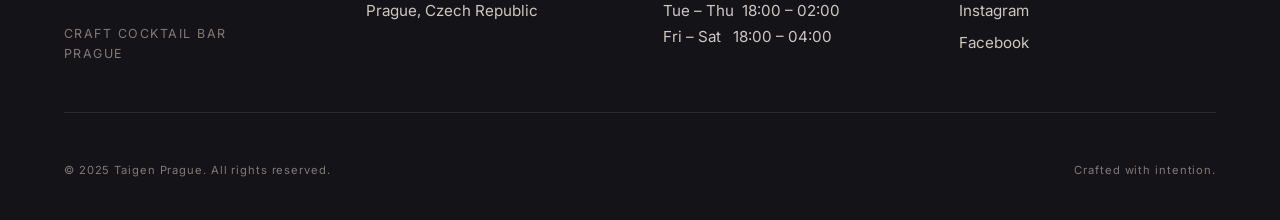
==== commit baccfa20: "Add Open Graph meta tags for link previews iMessage, Instagram, WhatsApp and other platforms now sho" ====
--- a/about.html
+++ b/about.html
@@ -6,6 +6,20 @@
   <meta name="theme-color" content="#0B0A0D">
   <title>About — Taigen Prague</title>
   <meta name="description" content="The people and philosophy behind Taigen. Head mixologist Tomas Melzer and Matty — craft cocktails and genuine hospitality in Prague.">
+
+  <meta property="og:type"        content="website">
+  <meta property="og:url"         content="https://nocode23.github.io/taigen-prague/about.html">
+  <meta property="og:title"       content="About — Taigen Prague">
+  <meta property="og:description" content="Meet Tomas Melzer and the team behind Taigen. Craft cocktails and genuine hospitality in Prague.">
+  <meta property="og:image"       content="https://nocode23.github.io/taigen-prague/assets/images/preparation/drink_preparation01.jpg">
+  <meta property="og:image:width"  content="1200">
+  <meta property="og:image:height" content="800">
+  <meta property="og:site_name"   content="Taigen Prague">
+
+  <meta name="twitter:card"        content="summary_large_image">
+  <meta name="twitter:title"       content="About — Taigen Prague">
+  <meta name="twitter:description" content="Meet Tomas Melzer and the team behind Taigen. Craft cocktails and genuine hospitality in Prague.">
+  <meta name="twitter:image"       content="https://nocode23.github.io/taigen-prague/assets/images/preparation/drink_preparation01.jpg">
   <link rel="preconnect" href="https://fonts.googleapis.com">
   <link rel="preconnect" href="https://fonts.gstatic.com" crossorigin>
   <link href="https://fonts.googleapis.com/css2?family=Cormorant+Garamond:ital,wght@0,300;0,400;0,600;1,300;1,400&family=Inter:wght@300;400;500&display=swap" rel="stylesheet">
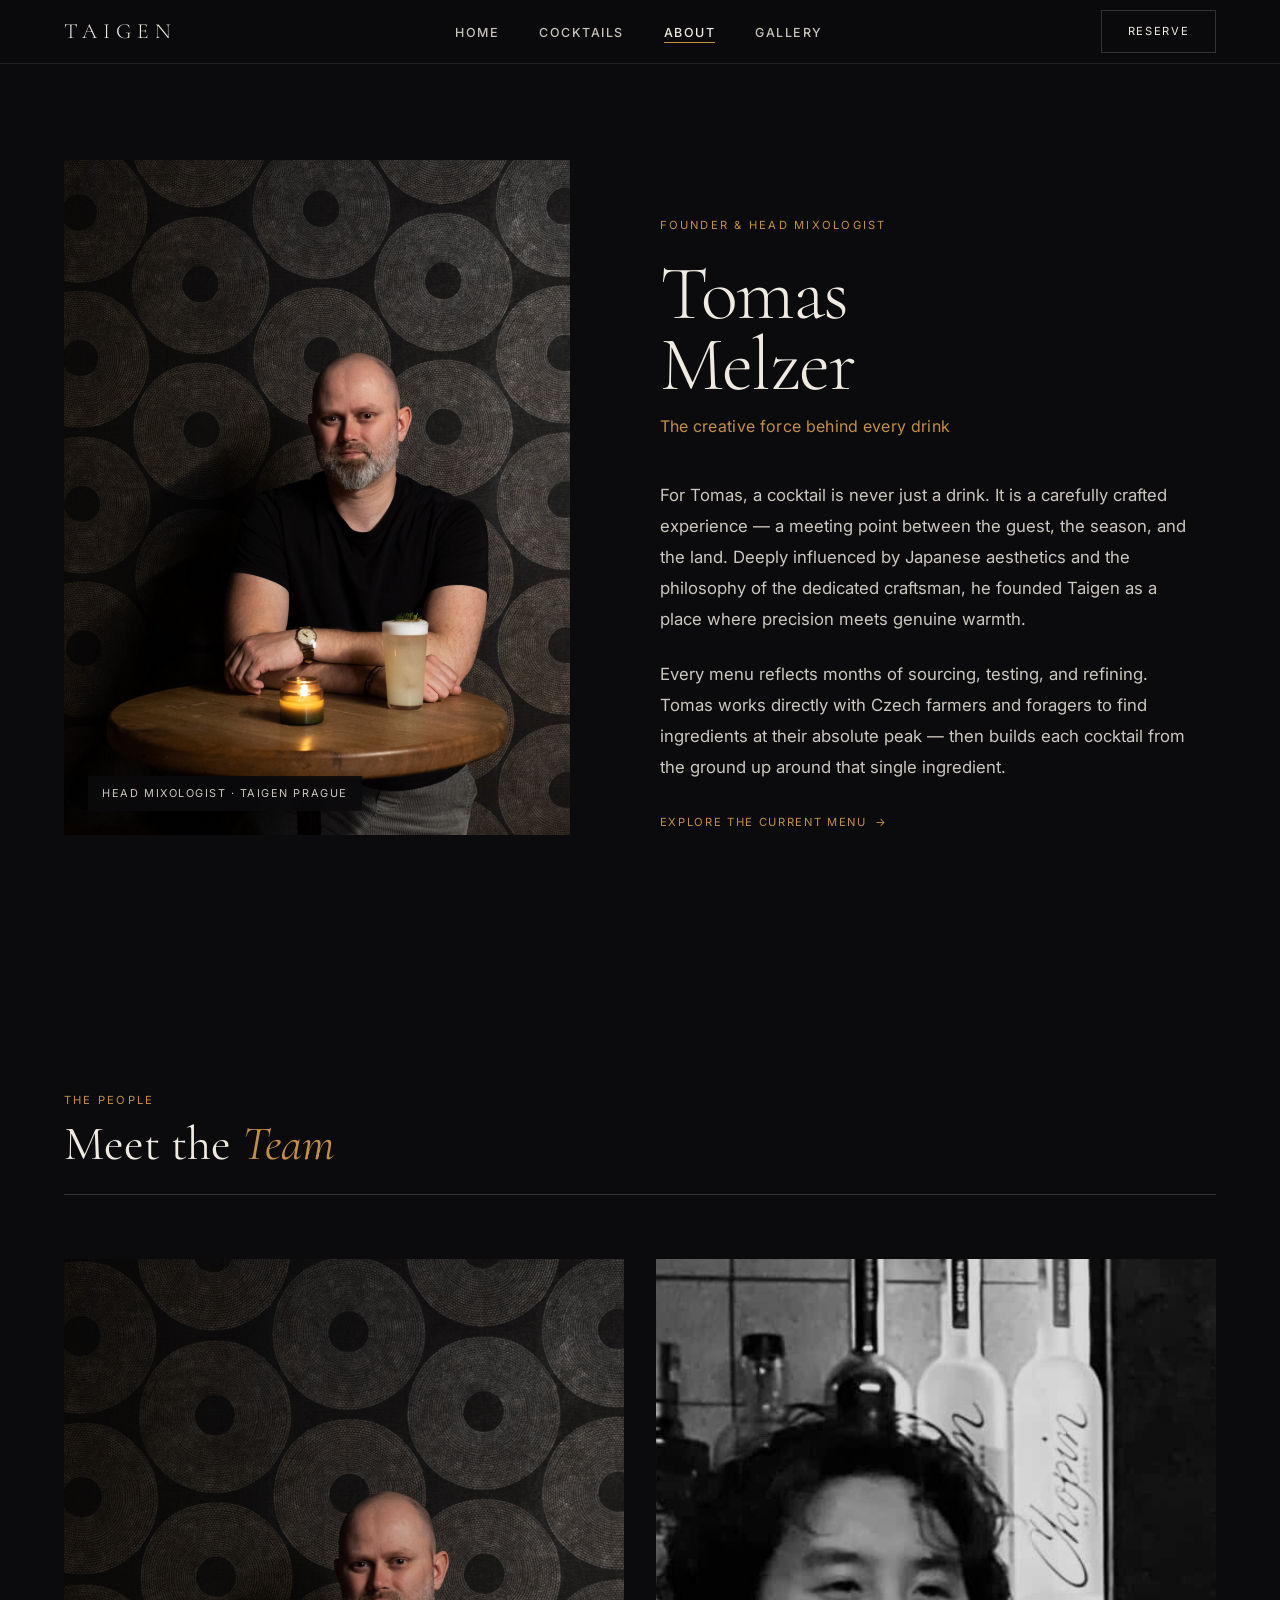
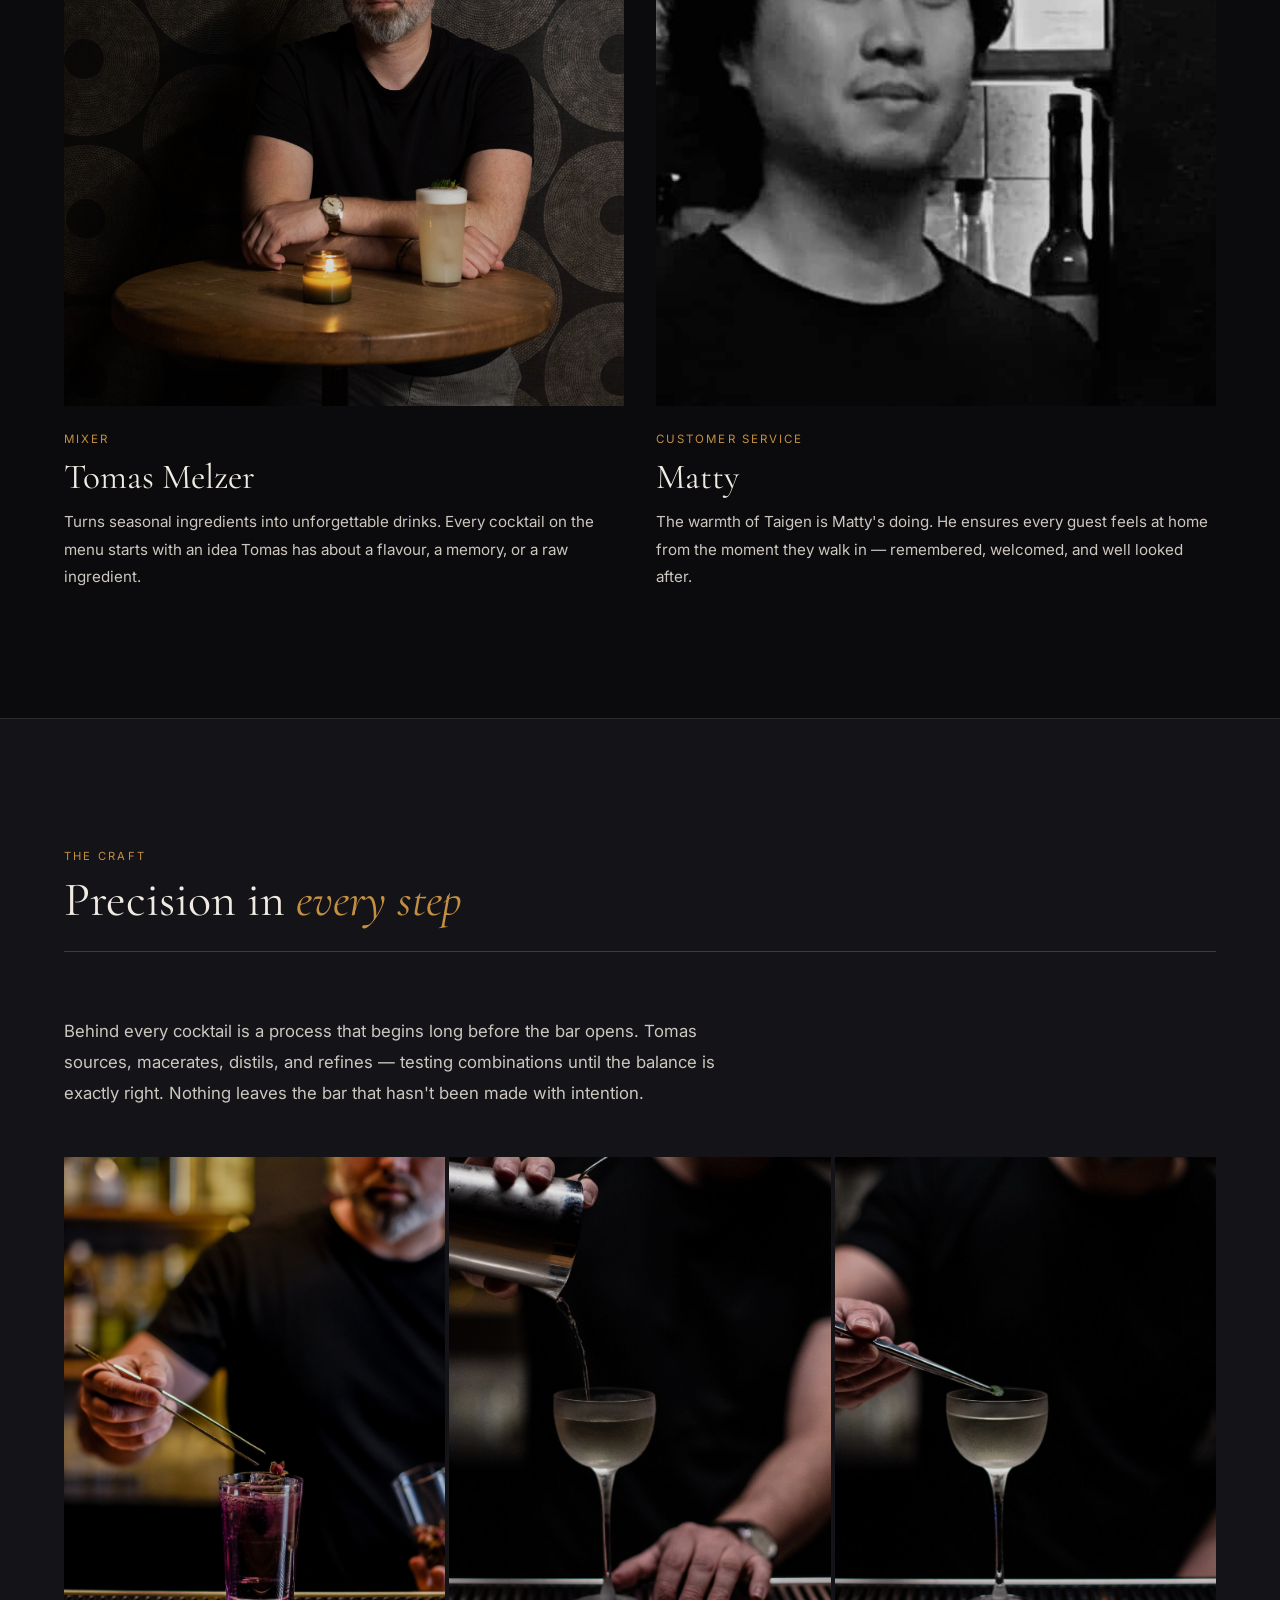
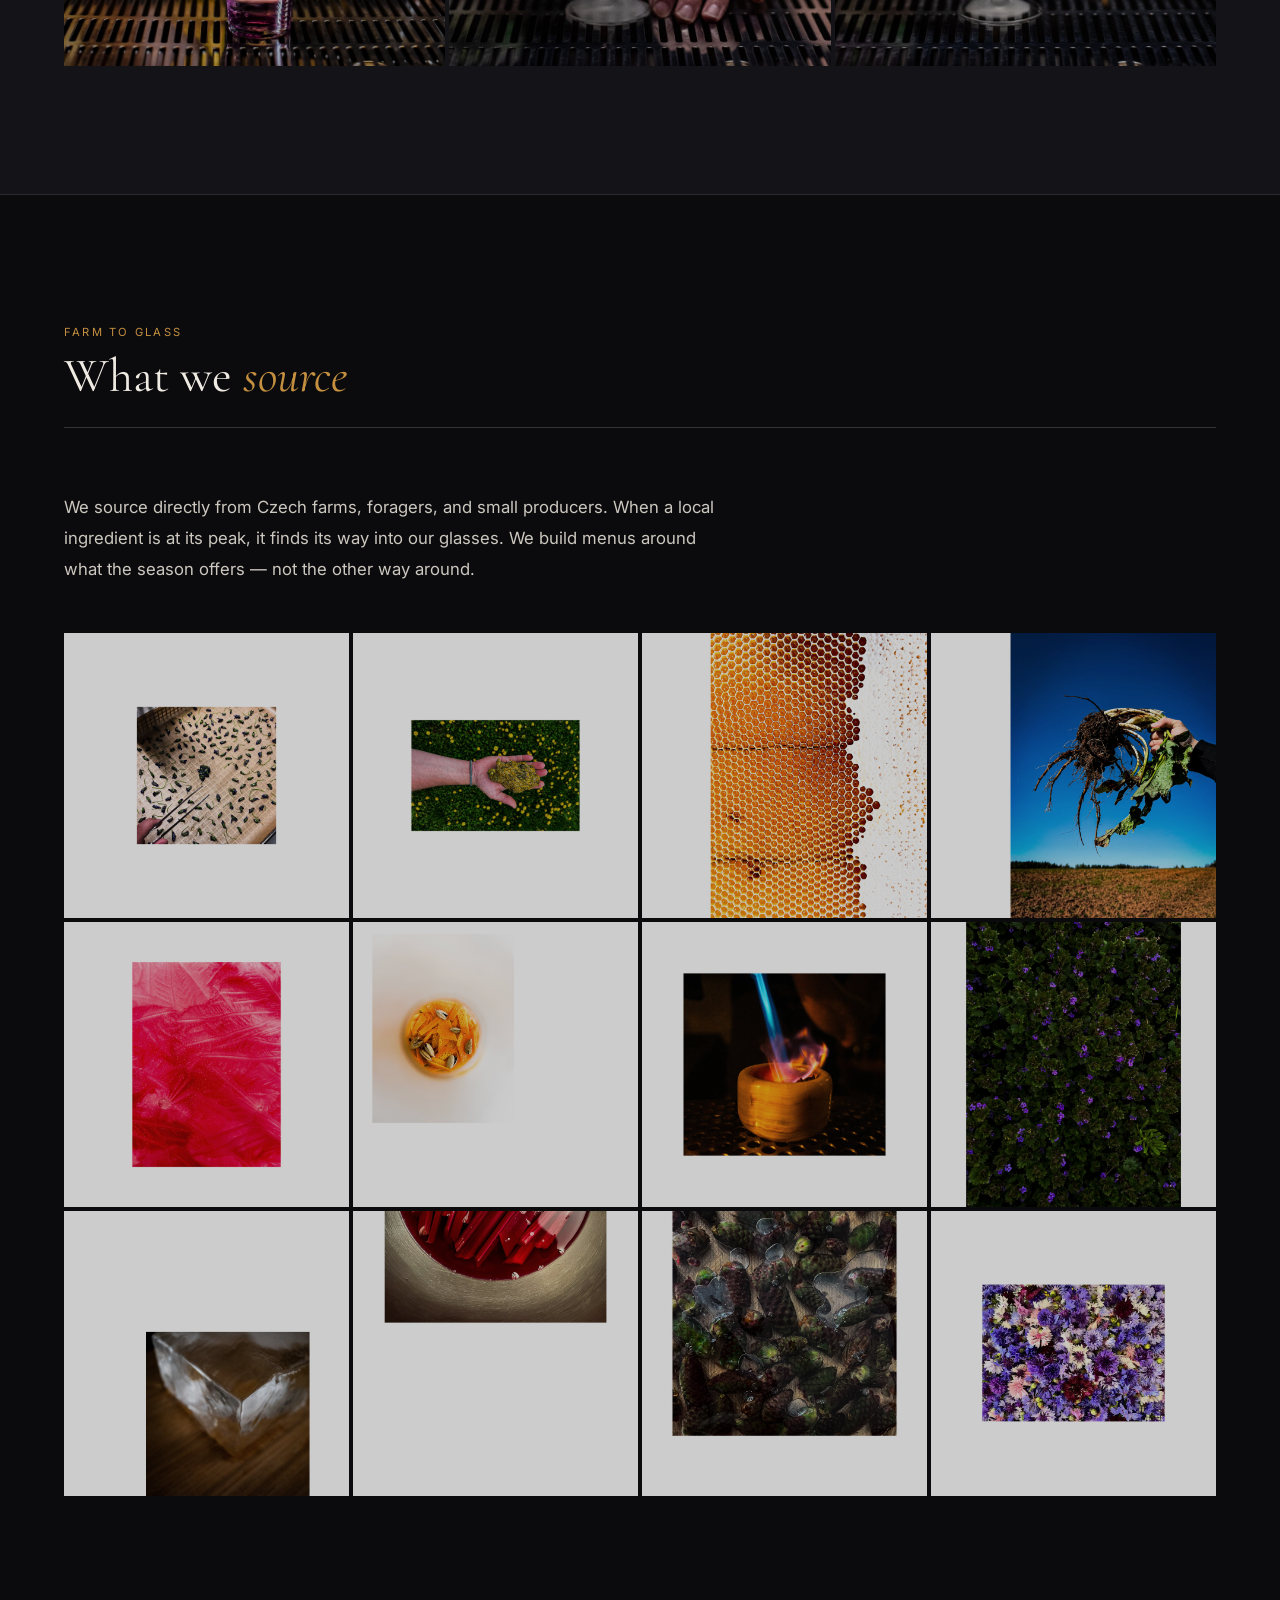
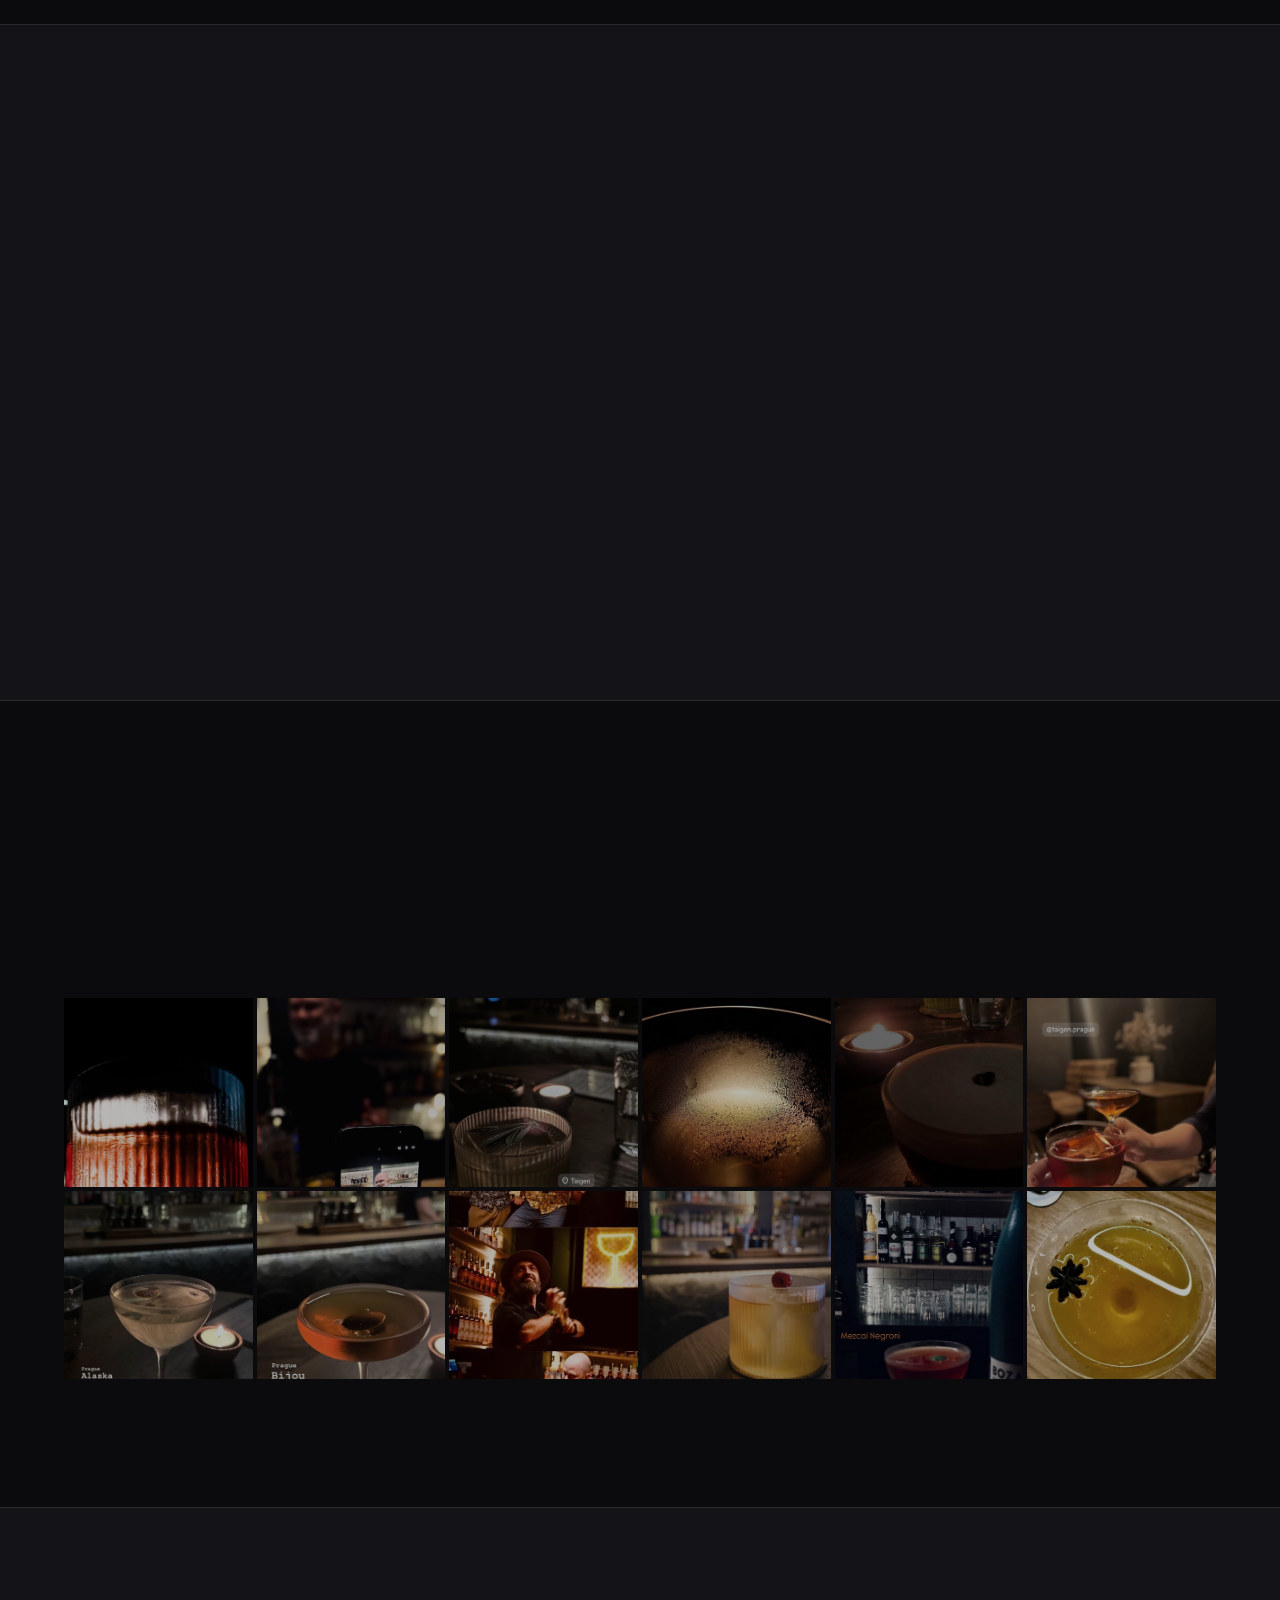
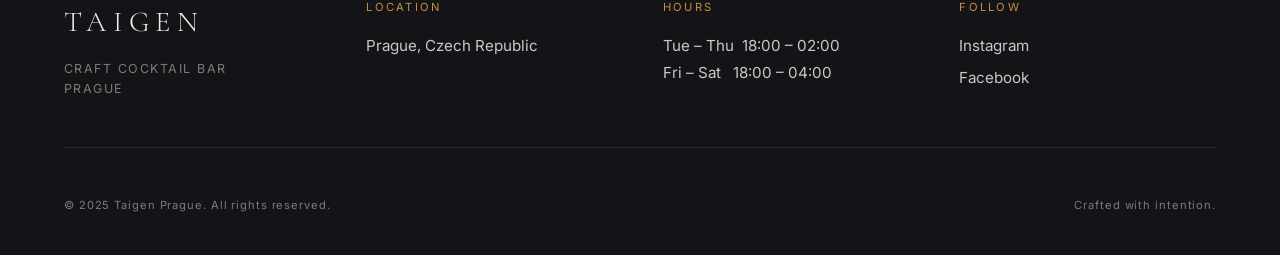
==== commit 3e394cff: "Fix team card layout and hide scroll indicator on touch devices - Restructure team cards to vertical" ====
--- a/about.html
+++ b/about.html
@@ -94,24 +94,20 @@
             <div class="team-card__img">
               <img src="assets/images/team/tomas01.png" alt="Tomas Melzer" loading="lazy">
             </div>
-            <div class="team-card__info">
-              <div>
-                <h3 class="team-card__name">Tomas Melzer</h3>
-                <p class="about-text" style="margin:0.4rem 0 0; max-width:none; font-size:0.9rem">Turns seasonal ingredients into unforgettable drinks. Every cocktail on the menu starts with an idea Tomas has about a flavour, a memory, or a raw ingredient.</p>
-              </div>
-              <p class="eyebrow team-card__role">Mixer</p>
+            <div class="team-card__body">
+              <p class="team-card__role eyebrow">Mixer</p>
+              <h3 class="team-card__name">Tomas Melzer</h3>
+              <p class="team-card__desc">Turns seasonal ingredients into unforgettable drinks. Every cocktail on the menu starts with an idea Tomas has about a flavour, a memory, or a raw ingredient.</p>
             </div>
           </div>
           <div class="team-card reveal d1">
             <div class="team-card__img">
               <img src="assets/images/team/matty01.png" alt="Matty" loading="lazy">
             </div>
-            <div class="team-card__info">
-              <div>
-                <h3 class="team-card__name">Matty</h3>
-                <p class="about-text" style="margin:0.4rem 0 0; max-width:none; font-size:0.9rem">The warmth of Taigen is Matty's doing. He ensures every guest feels at home from the moment they walk in — remembered, welcomed, and well looked after.</p>
-              </div>
-              <p class="eyebrow team-card__role">Customer Service</p>
+            <div class="team-card__body">
+              <p class="team-card__role eyebrow">Customer Service</p>
+              <h3 class="team-card__name">Matty</h3>
+              <p class="team-card__desc">The warmth of Taigen is Matty's doing. He ensures every guest feels at home from the moment they walk in — remembered, welcomed, and well looked after.</p>
             </div>
           </div>
         </div>
@@ -216,7 +212,7 @@
           </div>
           <a href="https://www.instagram.com/taigenprague" class="arrow" target="_blank" rel="noopener">@taigenprague <span aria-hidden="true">→</span></a>
         </div>
-        <div class="atm-grid reveal" style="grid-template-columns: repeat(6,1fr)">
+        <div class="atm-grid reveal">
           <div class="atm-grid__item"><img src="assets/images/instagram/insta07.jpg"  alt="" loading="lazy"></div>
           <div class="atm-grid__item"><img src="assets/images/instagram/insta08.jpg"  alt="" loading="lazy"></div>
           <div class="atm-grid__item"><img src="assets/images/instagram/insta09.jpg"  alt="" loading="lazy"></div>
--- a/assets/css/style.css
+++ b/assets/css/style.css
@@ -951,6 +951,7 @@
    RESPONSIVE
    ============================== */
 @media (max-width: 1100px) {
+  .hero__scroll { display: none; }
   .cocktails-grid { grid-template-columns: 1fr 1fr; }
   .cocktails-grid .ccard:last-child { display: none; }
   .atm-grid { grid-template-columns: repeat(3, 1fr); }
@@ -963,44 +964,81 @@
 @media (max-width: 768px) {
   :root { --nav-h: 58px; --pad: 1.25rem; }
 
+  /* Nav */
   .nav__links, .nav__reserve-wrap { display: none; }
   .nav__brand { margin-right: auto; }
   .nav__burger { display: flex; }
 
+  /* Hero — hide scroll indicator, stack CTA buttons */
+  .hero__scroll { display: none; } /* also hidden at 1024px below */
+  .hero__cta { flex-direction: column; align-items: flex-start; gap: 0.75rem; }
+  .hero__eyebrow::before { width: 1.5rem; }
+
+  /* Philosophy */
   .philosophy__grid { grid-template-columns: 1fr; }
-  .philosophy__img { aspect-ratio: 4/3; max-height: 60vw; }
-
+  .philosophy__img { aspect-ratio: 16/9; max-height: 55vw; }
+  .philosophy__kicker::after { display: none; }
+
+  /* Cocktail cards */
   .cocktails-grid { grid-template-columns: 1fr; }
   .cocktails-grid .ccard:last-child { display: flex; }
 
+  /* Section header */
+  .sec-head { flex-direction: column; align-items: flex-start; gap: 0.75rem; }
+
+  /* Atmosphere grid */
   .atm-grid { grid-template-columns: repeat(2, 1fr); }
 
-  .sec-head { flex-direction: column; align-items: flex-start; gap: 0.75rem; }
-
+  /* Footer */
   .footer__grid { grid-template-columns: 1fr; gap: 2rem; }
   .footer__cols { grid-template-columns: 1fr 1fr; }
   .footer__bottom { flex-direction: column; align-items: flex-start; }
 
+  /* About page — keep portrait orientation for person photos */
   .about-grid { grid-template-columns: 1fr; }
-  .about-portrait { aspect-ratio: 4/3; }
+  .about-portrait { aspect-ratio: 3/4; max-height: 80vw; }
+  .about-portrait img { object-position: center top; }
   .pillars-grid { grid-template-columns: 1fr; gap: 2.5rem; }
 
+  /* Team cards */
+  .team-grid { grid-template-columns: 1fr; }
+  .team-card__img { aspect-ratio: 3/4; max-height: 80vw; }
+
+  /* Cocktail menu list */
   .mitem { grid-template-columns: 2.5rem 1fr; gap: 1.5rem; }
   .mitem__thumb { display: none; }
 
+  /* Gallery */
   .masonry { columns: 2; }
   .lb-prev { left: 0.5rem; }
   .lb-next { right: 0.5rem; }
-
+  .gallery-cat__count { display: none; }
+
+  /* Page hero inner pages */
   .page-hero .wrap { grid-template-columns: 1fr; }
   .page-hero__num { display: none; }
+  .page-hero__title { font-size: clamp(3rem, 12vw, 5rem); }
 }
 
 @media (max-width: 480px) {
-  .hero__title { font-size: clamp(3.5rem, 22vw, 6rem); }
+  /* Hero title slightly smaller on very small phones */
+  .hero__title { font-size: clamp(3.2rem, 20vw, 5.5rem); }
+
+  /* Atmosphere / instagram grid */
   .atm-grid { grid-template-columns: repeat(2, 1fr); }
+
+  /* Gallery masonry — single column */
   .masonry { columns: 1; }
+
+  /* Footer */
   .footer__cols { grid-template-columns: 1fr; }
+
+  /* Cocktail cards — reduce inner padding */
+  .ccard__body { padding: 1.25rem; }
+
+  /* Cocktail menu items */
+  .mitem__name { font-size: 1.5rem; }
+  .mitem { padding: 1.75rem 0; }
 }
 
 
@@ -1028,12 +1066,17 @@
   filter: brightness(0.85);
 }
 .team-card:hover .team-card__img img { transform: scale(1.04); filter: brightness(1); }
-.team-card__info {
+.team-card__body {
   padding: 1.5rem 0 0;
   display: flex;
-  align-items: baseline;
-  justify-content: space-between;
-  gap: 1rem;
+  flex-direction: column;
+  gap: 0.5rem;
+}
+.team-card__role {
+  font-size: 0.72rem;
+  color: var(--gold);
+  letter-spacing: 0.18em;
+  text-transform: uppercase;
 }
 .team-card__name {
   font-family: var(--serif);
@@ -1042,7 +1085,12 @@
   color: var(--white);
   line-height: 1.1;
 }
-.team-card__role { font-size: 0.75rem; color: var(--gold); white-space: nowrap; }
+.team-card__desc {
+  font-size: 0.95rem;
+  color: var(--white-70);
+  line-height: 1.8;
+  margin-top: 0.25rem;
+}
 
 /* ==============================
    PREPARATION / CRAFT SECTION
